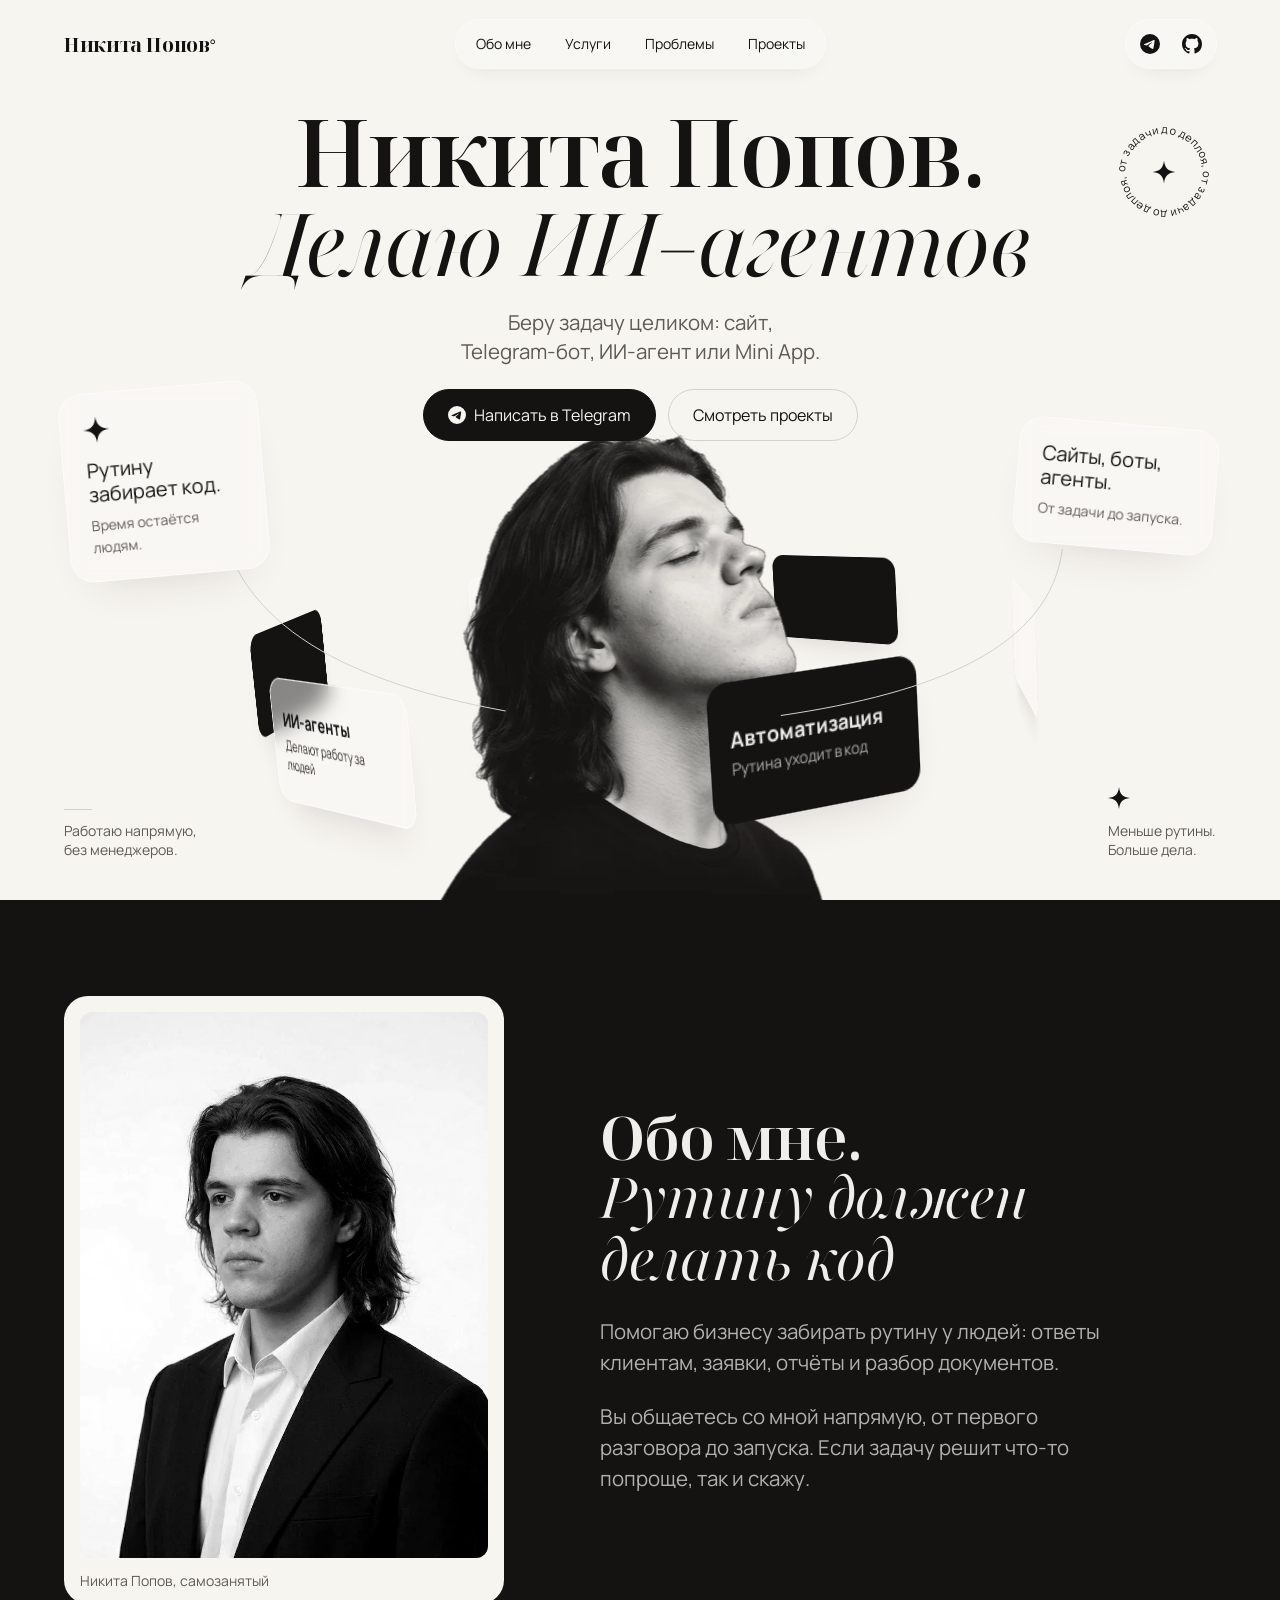
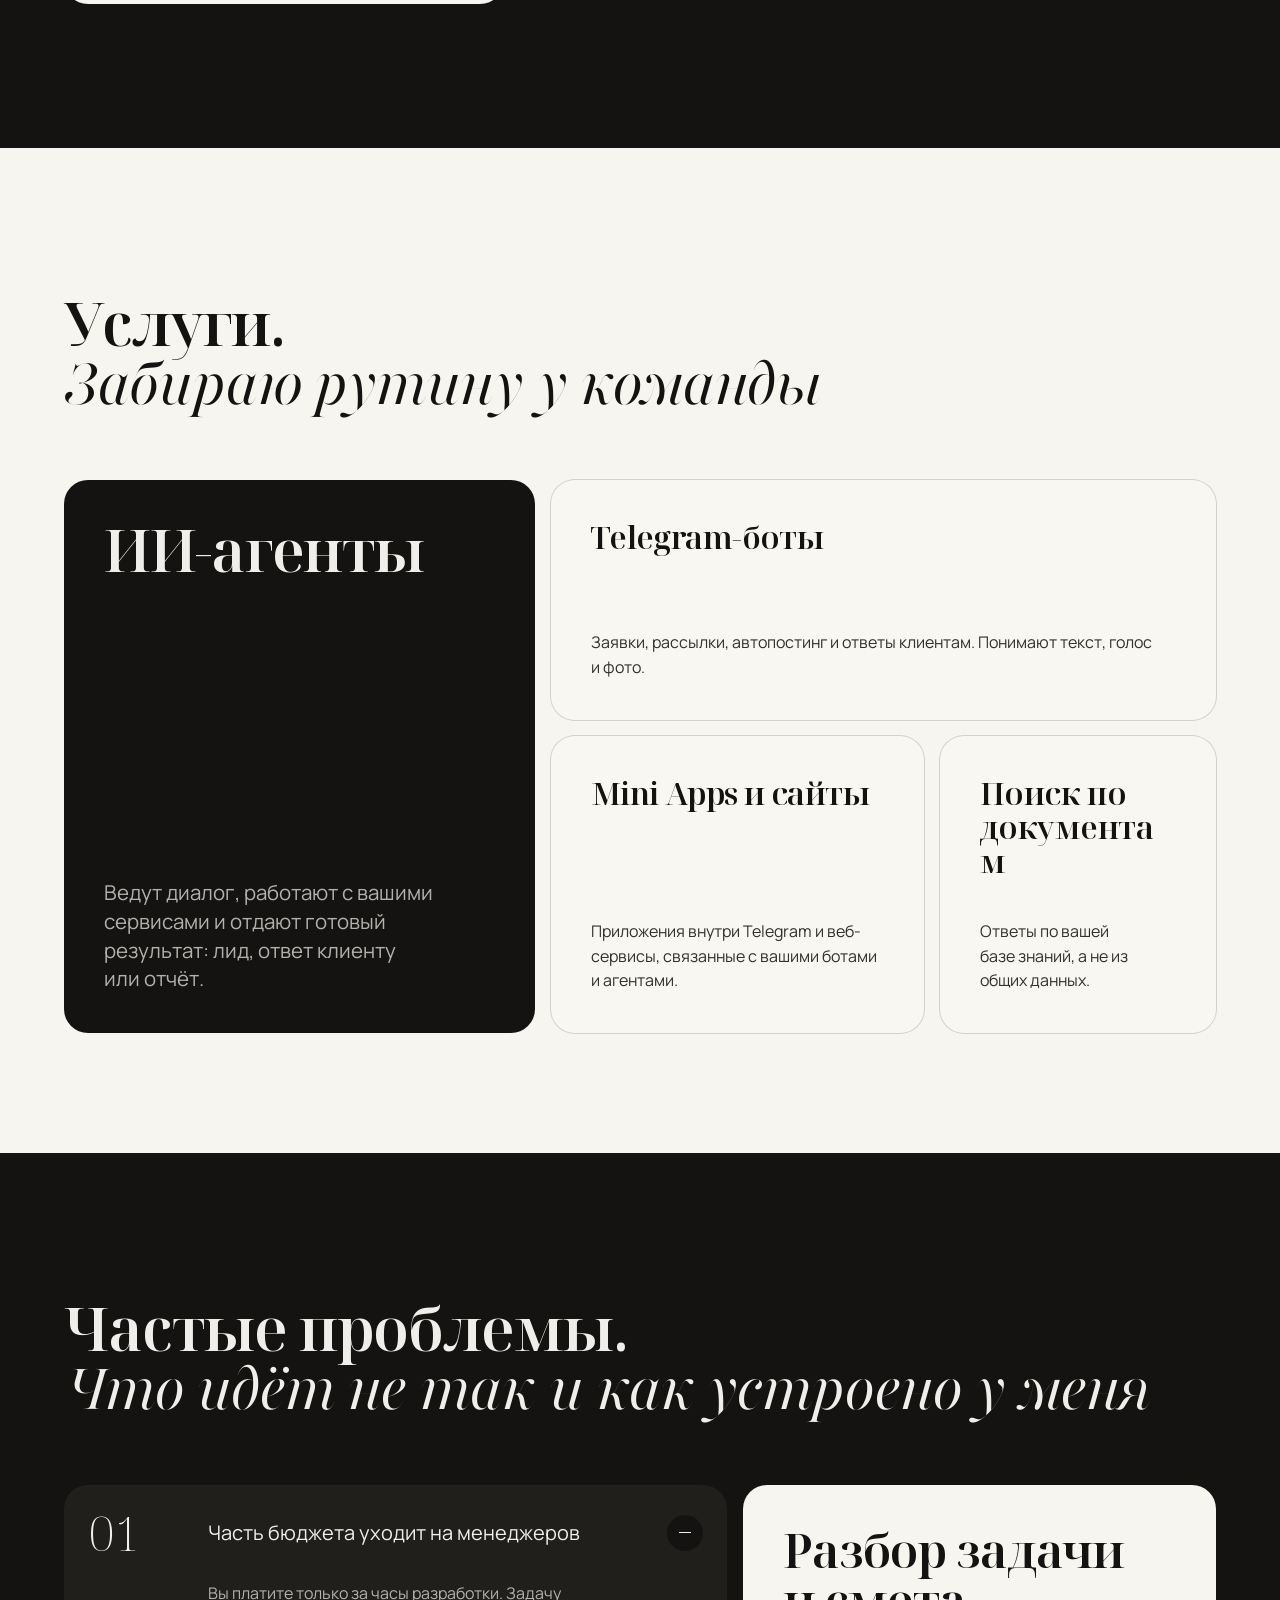
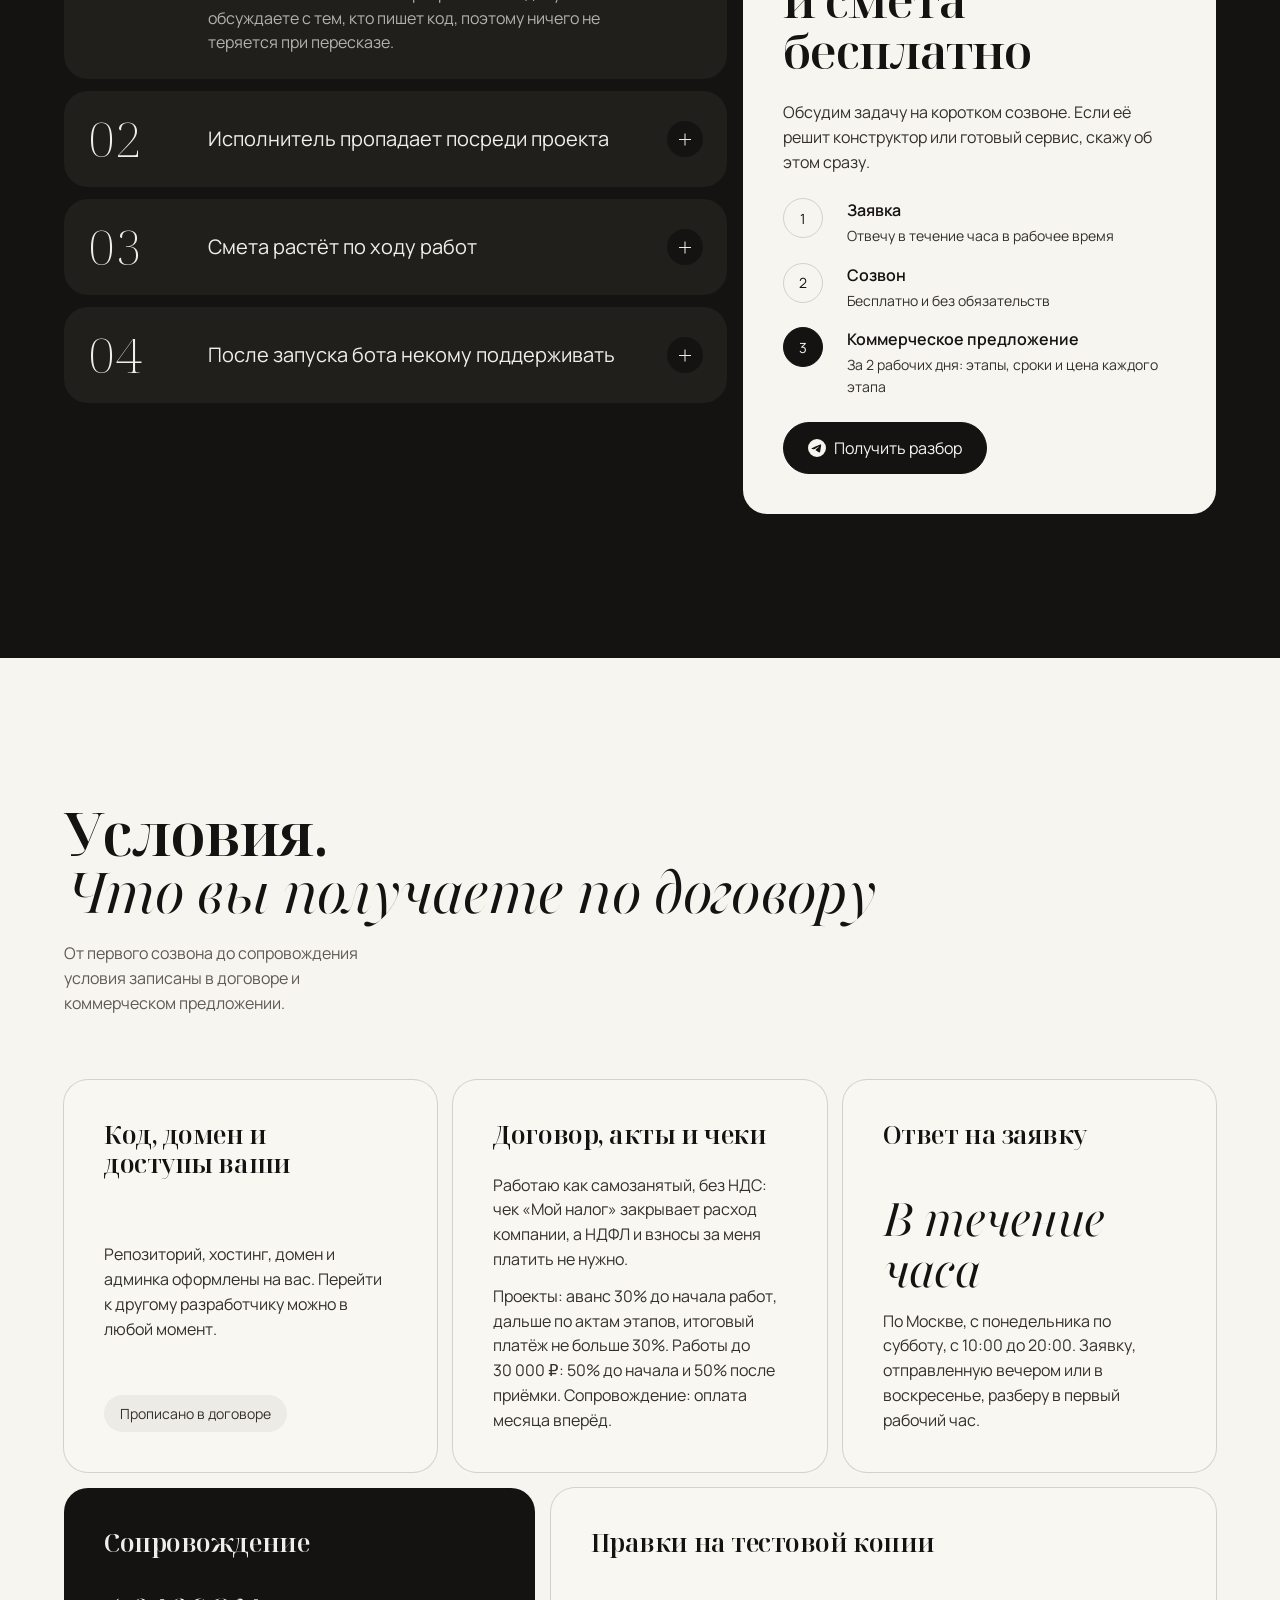
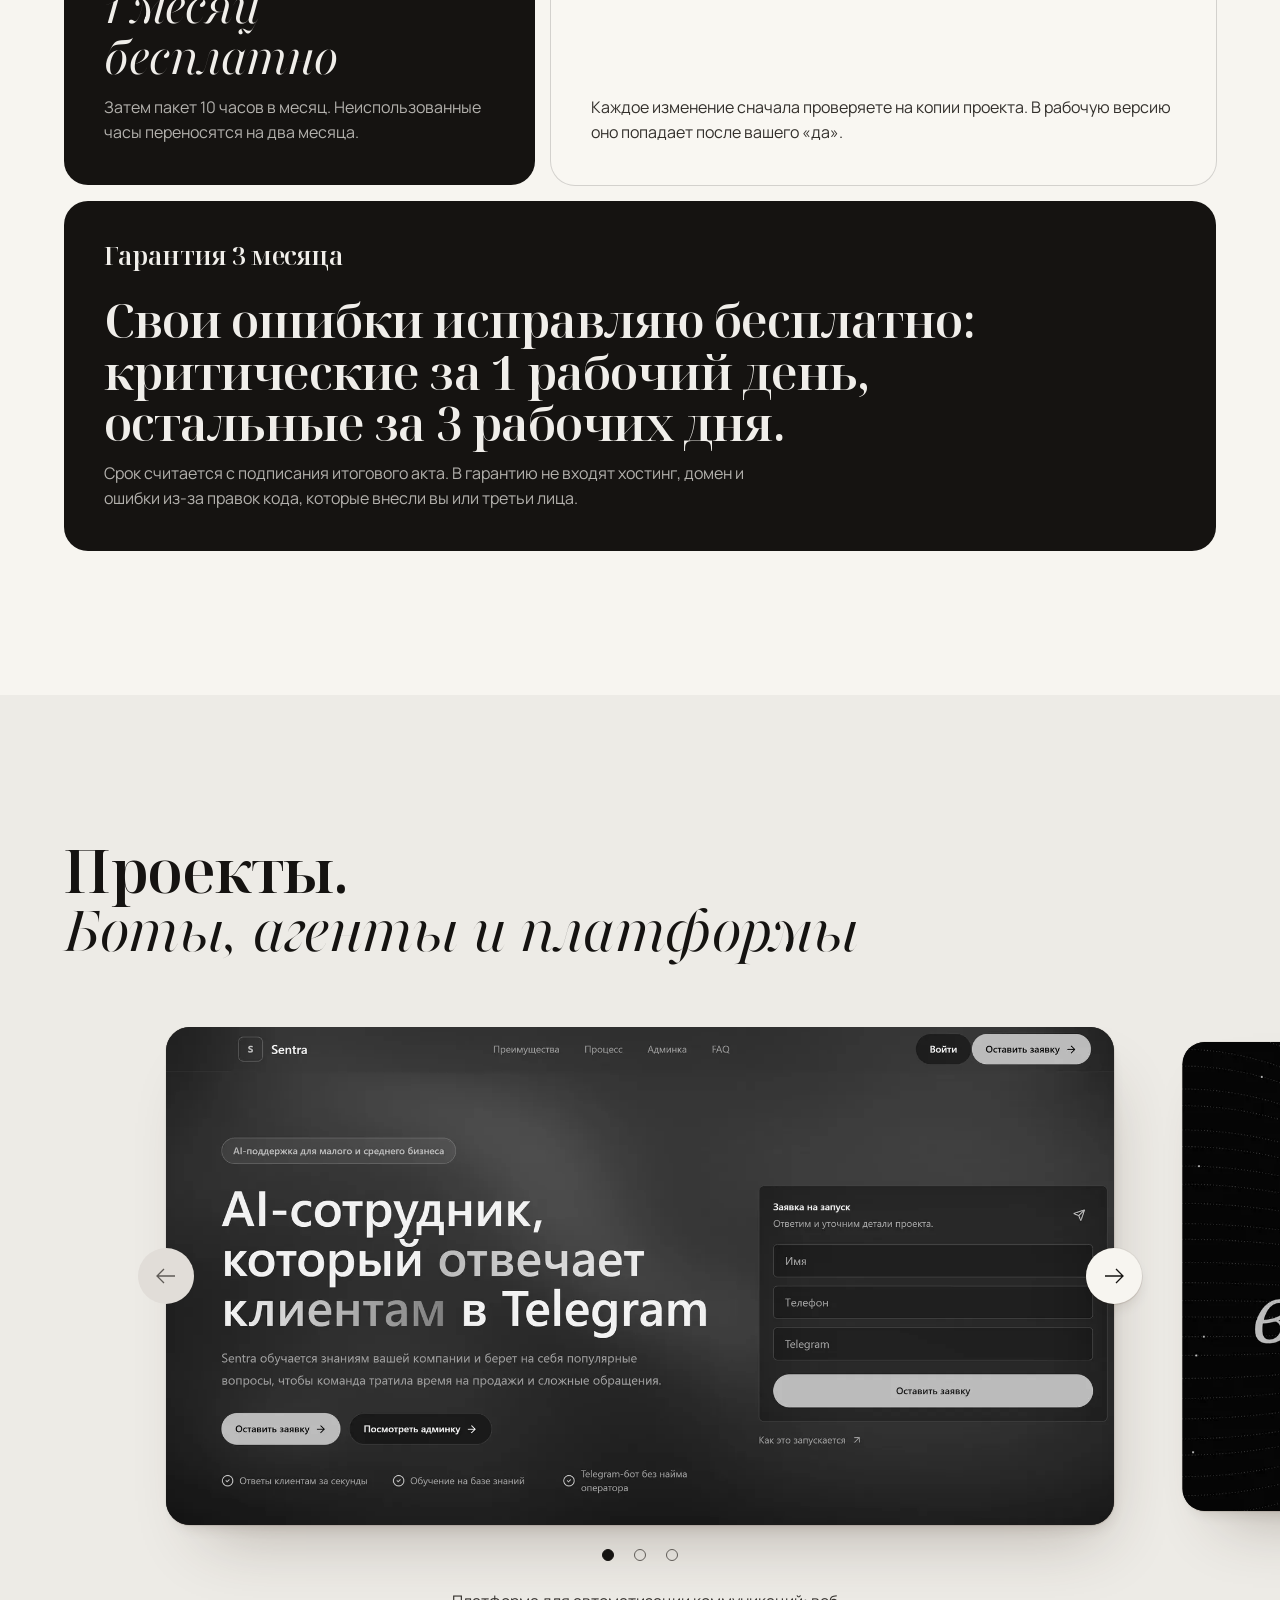
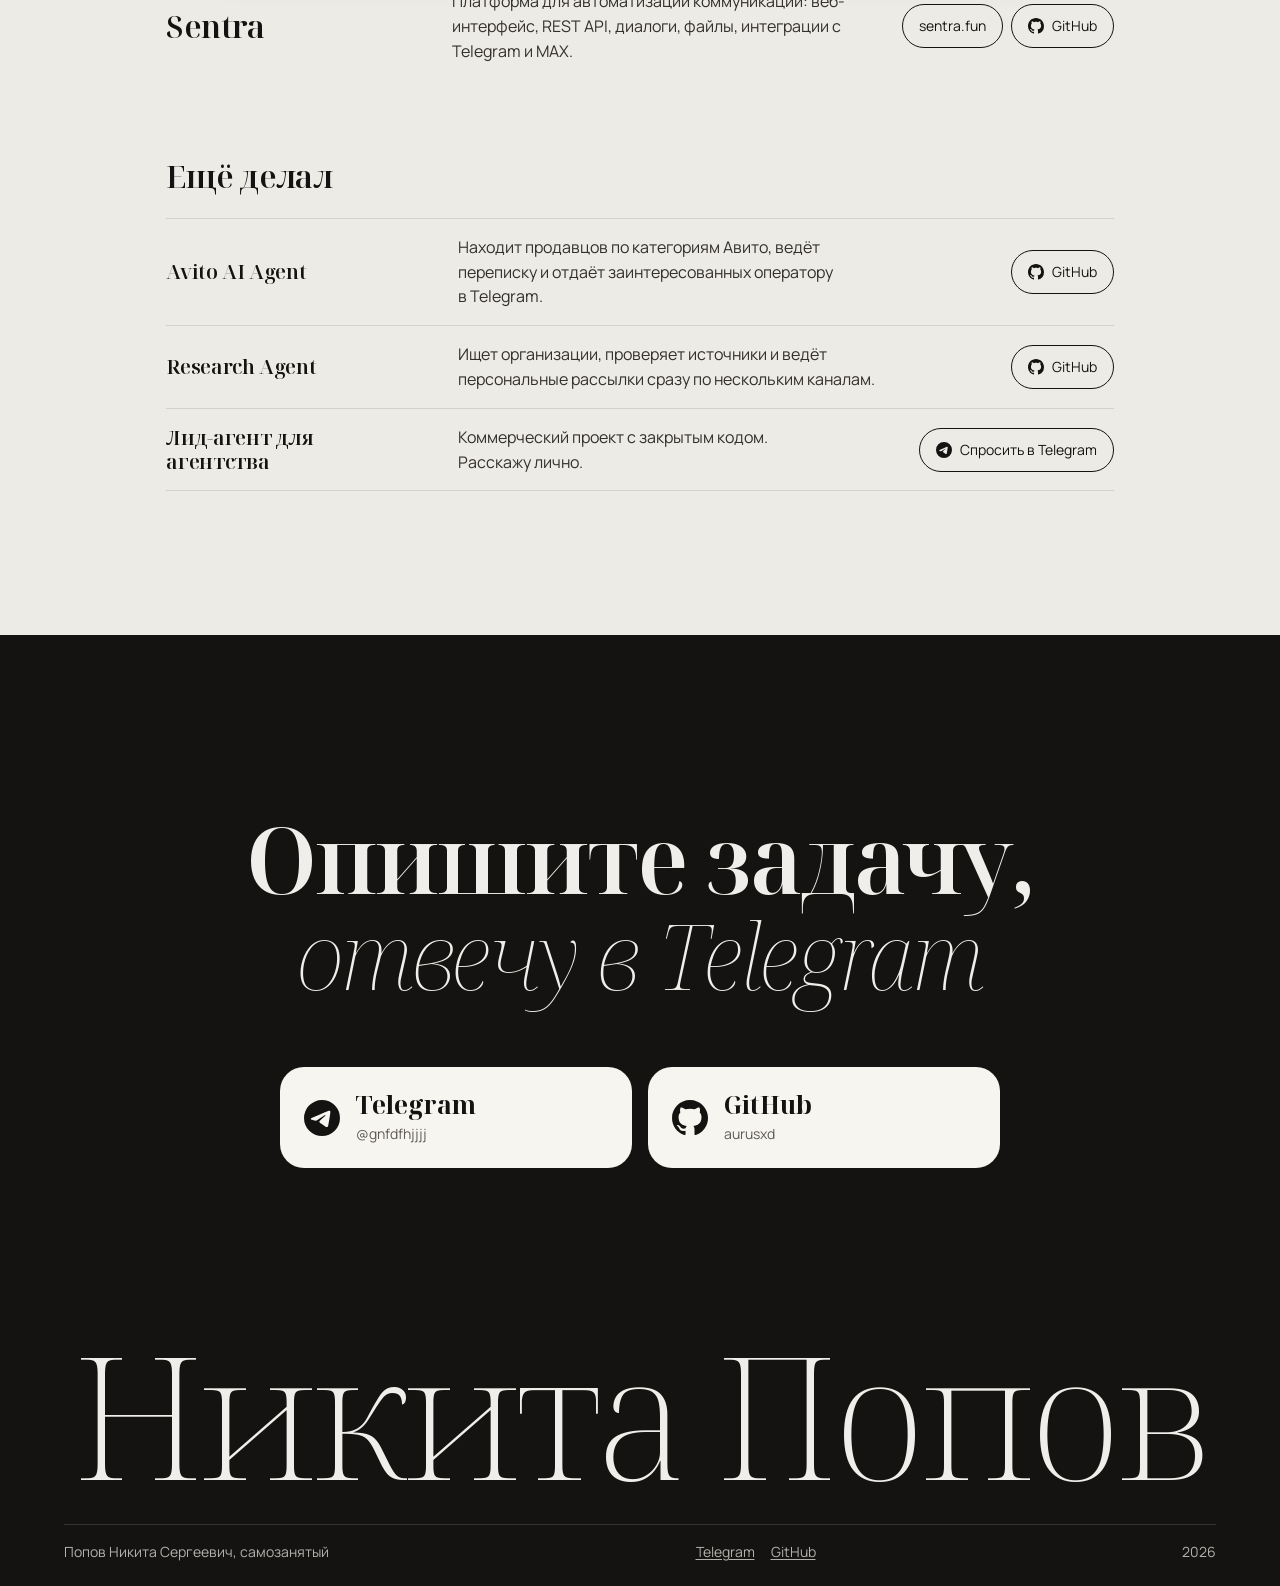
==== github-upload/index.html @ 2a8b25f9 "123" ====
<!doctype html>
<html lang="ru">
<head>
<meta charset="utf-8">
<meta name="viewport" content="width=device-width, initial-scale=1">
<title>Никита Попов, разработчик ИИ-агентов и Telegram-ботов</title>
<meta name="description" content="Никита Попов делает сайты, Telegram-ботов, ИИ-агентов и Mini Apps. Услуги, проекты и контакты в Telegram и GitHub.">
<meta name="author" content="Никита Попов">
<meta name="robots" content="index, follow, max-image-preview:large">
<link rel="canonical" href="https://popov-dev.ru/">
<link rel="me" href="https://github.com/aurusxd">
<link rel="me" href="https://t.me/gnfdfhjjjj">
<meta name="theme-color" content="#f7f5f0">
<link rel="icon" href="favicon.svg" type="image/svg+xml">
<link rel="manifest" href="site.webmanifest">

<meta property="og:type" content="profile">
<meta property="og:locale" content="ru_RU">
<meta property="og:site_name" content="Никита Попов">
<meta property="og:title" content="Никита Попов, разработчик ИИ-агентов и Telegram-ботов">
<meta property="og:description" content="Сайты, Telegram-боты, ИИ-агенты и Mini Apps: услуги, проекты и контакты.">
<meta property="og:url" content="https://popov-dev.ru/">
<meta property="og:image" content="https://popov-dev.ru/assets/og.jpg">
<meta property="og:image:width" content="1200">
<meta property="og:image:height" content="630">
<meta property="og:image:alt" content="Никита Попов, чёрно-белый портрет и подпись: ИИ-агенты и боты">
<meta property="profile:first_name" content="Никита">
<meta property="profile:last_name" content="Попов">
<meta name="twitter:card" content="summary_large_image">

<link rel="preload" href="assets/fonts/nsd-cyrillic.woff2" as="font" type="font/woff2" crossorigin>
<link rel="preload" href="assets/fonts/playfair-italic-cyrillic.woff2" as="font" type="font/woff2" crossorigin>
<link rel="preload" href="assets/fonts/manrope-cyrillic.woff2" as="font" type="font/woff2" crossorigin>
<link rel="preload" as="image" href="assets/portrait.webp" imagesrcset="assets/portrait-440.webp 440w, assets/portrait.webp 720w" imagesizes="(min-width: 48rem) 560px, 100vw" fetchpriority="high">
<link rel="stylesheet" href="styles.css">
<script>document.documentElement.classList.add('js');</script>

<script type="application/ld+json">
{
  "@context": "https://schema.org",
  "@graph": [
    {
      "@type": "WebSite",
      "@id": "https://popov-dev.ru/#site",
      "url": "https://popov-dev.ru/",
      "name": "Никита Попов",
      "inLanguage": "ru"
    },
    {
      "@type": "ProfilePage",
      "@id": "https://popov-dev.ru/#page",
      "url": "https://popov-dev.ru/",
      "name": "Никита Попов, разработчик ИИ-агентов и Telegram-ботов",
      "isPartOf": { "@id": "https://popov-dev.ru/#site" },
      "mainEntity": { "@id": "https://popov-dev.ru/#person" },
      "inLanguage": "ru"
    },
    {
      "@type": "Person",
      "@id": "https://popov-dev.ru/#person",
      "name": "Никита Попов",
      "alternateName": ["Попов Никита Сергеевич", "aurusxd"],
      "jobTitle": "Разработчик ИИ-агентов и Telegram-ботов",
      "url": "https://popov-dev.ru/",
      "image": "https://popov-dev.ru/assets/nikita.webp",
      "sameAs": ["https://github.com/aurusxd", "https://t.me/gnfdfhjjjj"],
      "knowsAbout": ["ИИ-агенты", "Telegram-боты", "Telegram Mini Apps", "RAG", "LLM", "Python", "TypeScript", "FastAPI", "SvelteKit"],
      "makesOffer": [{ "@type": "Offer", "itemOffered": { "@type": "Service", "name": "Разработка ИИ-агентов" } }, { "@type": "Offer", "itemOffered": { "@type": "Service", "name": "Разработка Telegram-ботов" } }, { "@type": "Offer", "itemOffered": { "@type": "Service", "name": "Telegram Mini Apps и сайты" } }, { "@type": "Offer", "itemOffered": { "@type": "Service", "name": "Поиск по документам" } }]
    },
    {
      "@type": "ItemList",
      "name": "Проекты",
      "itemListElement": [
        { "@type": "ListItem", "position": 1, "item": { "@type": "SoftwareApplication", "name": "Sentra", "url": "https://sentra.fun", "applicationCategory": "BusinessApplication", "operatingSystem": "Web", "author": { "@id": "https://popov-dev.ru/#person" } } },
        { "@type": "ListItem", "position": 2, "item": { "@type": "WebSite", "name": "Zift", "url": "https://ziftdev.ru", "author": { "@id": "https://popov-dev.ru/#person" } } },
        { "@type": "ListItem", "position": 3, "item": { "@type": "SoftwareApplication", "name": "AI Coach", "url": "https://t.me/coahaitrainer_bot", "applicationCategory": "HealthApplication", "operatingSystem": "Telegram", "author": { "@id": "https://popov-dev.ru/#person" } } },
        { "@type": "ListItem", "position": 4, "item": { "@type": "SoftwareSourceCode", "name": "Avito AI Agent", "codeRepository": "https://github.com/aurusxd/avito-ai-agent", "programmingLanguage": "Python", "author": { "@id": "https://popov-dev.ru/#person" } } },
        { "@type": "ListItem", "position": 5, "item": { "@type": "SoftwareSourceCode", "name": "Research Agent", "codeRepository": "https://github.com/aurusxd/research-agent", "programmingLanguage": "Python", "author": { "@id": "https://popov-dev.ru/#person" } } }
      ]
    }
  ]
}
</script>
</head>
<body>
<a class="skip" href="#main">К содержанию</a>

<svg class="sprite" aria-hidden="true" width="0" height="0">
  <symbol id="i-telegram" viewBox="0 0 24 24"><path fill="currentColor" d="M11.944 0A12 12 0 0 0 0 12a12 12 0 0 0 12 12 12 12 0 0 0 12-12A12 12 0 0 0 12 0a12 12 0 0 0-.056 0zm4.962 7.224c.1-.002.321.023.465.14a.506.506 0 0 1 .171.325c.016.093.036.306.02.472-.18 1.898-.962 6.502-1.36 8.627-.168.9-.499 1.201-.82 1.23-.696.065-1.225-.46-1.9-.902-1.056-.693-1.653-1.124-2.678-1.8-1.185-.78-.417-1.21.258-1.91.177-.184 3.247-2.977 3.307-3.23.007-.032.014-.15-.056-.212s-.174-.041-.249-.024c-.106.024-1.793 1.14-5.061 3.345-.48.33-.913.49-1.302.48-.428-.008-1.252-.241-1.865-.44-.752-.245-1.349-.374-1.297-.789.027-.216.325-.437.893-.663 3.498-1.524 5.83-2.529 6.998-3.014 3.332-1.386 4.025-1.627 4.476-1.635z"/></symbol>
  <symbol id="i-github" viewBox="0 0 16 16"><path fill="currentColor" d="M8 0C3.58 0 0 3.58 0 8c0 3.54 2.29 6.53 5.47 7.59.4.07.55-.17.55-.38 0-.19-.01-.82-.01-1.49-2.01.37-2.53-.49-2.69-.94-.09-.23-.48-.94-.82-1.13-.28-.15-.68-.52-.01-.53.63-.01 1.08.58 1.23.82.72 1.21 1.87.87 2.33.66.07-.52.28-.87.51-1.07-1.78-.2-3.64-.89-3.64-3.95 0-.87.31-1.59.82-2.15-.08-.2-.36-1.02.08-2.12 0 0 .67-.21 2.2.82.64-.18 1.32-.27 2-.27.68 0 1.36.09 2 .27 1.53-1.04 2.2-.82 2.2-.82.44 1.1.16 1.92.08 2.12.51.56.82 1.27.82 2.15 0 3.07-1.87 3.75-3.65 3.95.29.25.54.73.54 1.48 0 1.07-.01 1.93-.01 2.2 0 .21.15.46.55.38A8.013 8.013 0 0 0 16 8c0-4.42-3.58-8-8-8z"/></symbol>
  <symbol id="i-star" viewBox="0 0 24 24"><path fill="currentColor" d="M12 0c1 8 4 11 12 12-8 1-11 4-12 12-1-8-4-11-12-12 8-1 11-4 12-12z"/></symbol>
</svg>

<header class="nav" data-nav>
  <a class="nav__mark" href="#top" aria-label="Никита Попов, на главную">Никита Попов<sup aria-hidden="true">°</sup></a>
  <nav class="nav__links" aria-label="Разделы сайта">
    <a href="#about">Обо мне</a>
    <a href="#services">Услуги</a>
    <a href="#problems">Проблемы</a>
    <a href="#projects">Проекты</a>
  </nav>
  <div class="nav__widget" role="group" aria-label="Контакты">
    <a href="https://t.me/gnfdfhjjjj" target="_blank" rel="noopener me" aria-label="Telegram: @gnfdfhjjjj"><svg aria-hidden="true" width="20" height="20"><use href="#i-telegram"/></svg></a>
    <a href="https://github.com/aurusxd" target="_blank" rel="noopener me" aria-label="GitHub: aurusxd"><svg aria-hidden="true" width="20" height="20"><use href="#i-github"/></svg></a>
  </div>
  <details class="nav__menu">
    <summary aria-label="Открыть меню"><span aria-hidden="true"></span></summary>
    <nav aria-label="Разделы сайта, меню">
      <a href="#about">Обо мне</a>
      <a href="#services">Услуги</a>
      <a href="#problems">Проблемы</a>
      <a href="#projects">Проекты</a>
    </nav>
  </details>
</header>

<main id="main">
  <section class="hero" id="top" aria-labelledby="hero-title">
    <div class="hero__copy">
      <h1 class="hero__title" id="hero-title"><span class="semi">Никита Попов.</span> <span class="ital">Делаю <span class="nb">ИИ-агентов</span></span></h1>
      <p class="hero__lede">Беру задачу целиком: сайт, <span class="nb">Telegram-бот</span>, <span class="nb">ИИ-агент</span> или <span class="nb">Mini App</span>.</p>
      <div class="hero__actions">
        <a class="btn" href="https://t.me/gnfdfhjjjj" target="_blank" rel="noopener"><svg aria-hidden="true" width="18" height="18"><use href="#i-telegram"/></svg>Написать в Telegram</a>
        <a class="btn btn--quiet" href="#projects">Смотреть проекты</a>
      </div>
    </div>

    <div class="stage" data-stage>
      <div class="scene" data-scene>
        <img class="portrait" src="assets/portrait.webp" srcset="assets/portrait-440.webp 440w, assets/portrait.webp 720w" sizes="(min-width: 48rem) 560px, 100vw" width="720" height="720" alt="Никита Попов, чёрно-белый портрет: голова запрокинута, глаза закрыты" fetchpriority="high">
        <ul class="ring" data-ring>
          <li style="--i:0"><div class="tile"></div><div class="tile__text"><strong>ИИ-агенты</strong><span>Делают работу за людей</span></div></li>
          <li style="--i:1" class="is-ink"><div class="tile"></div><div class="tile__text"><strong>Автоматизация</strong><span>Рутина уходит в код</span></div></li>
          <li style="--i:2"><div class="tile"></div><div class="tile__text"><strong>Telegram-боты</strong><span>Заявки и ответы клиентам</span></div></li>
          <li style="--i:3" class="is-ink"><div class="tile"></div><div class="tile__text"><strong>Базы знаний</strong><span>Ответы по документам</span></div></li>
          <li style="--i:4"><div class="tile"></div><div class="tile__text"><strong>Mini Apps</strong><span>Приложения в Telegram</span></div></li>
          <li style="--i:5" class="is-ink"><div class="tile"></div><div class="tile__text"><strong>Интеграции</strong><span>CRM, почта и каналы</span></div></li>
        </ul>
      </div>
    </div>

    <div class="side side--left">
      <svg class="side__icon" aria-hidden="true" width="26" height="26"><use href="#i-star"/></svg>
      <p class="side__title">Рутину забирает код.</p>
      <p class="side__note">Время остаётся людям.</p>
    </div>
    <div class="side side--right">
      <p class="side__title">Сайты, боты, агенты.</p>
      <p class="side__note">От задачи до запуска.</p>
    </div>
    <svg class="lines" aria-hidden="true" viewBox="0 0 1000 1000" preserveAspectRatio="none">
      <path d="M170 560 C 180 700, 280 760, 395 790"/>
      <path d="M830 610 C 820 720, 730 770, 610 795"/>
    </svg>

    <svg class="seal" aria-hidden="true" viewBox="0 0 100 100" width="104" height="104">
      <defs><path id="seal-path" d="M50 50 m-37 0 a37 37 0 1 1 74 0 a37 37 0 1 1 -74 0"/></defs>
      <text><textPath href="#seal-path" textLength="228" lengthAdjust="spacing">от задачи до деплоя, от задачи до деплоя,</textPath></text>
      <use href="#i-star" x="39" y="39" width="22" height="22"/>
    </svg>

    <p class="note note--left">Работаю напрямую,<br>без менеджеров.</p>
    <p class="note note--right"><svg aria-hidden="true" width="22" height="22"><use href="#i-star"/></svg><span>Меньше рутины.<br>Больше дела.</span></p>
  </section>

  <section class="about on-ink" id="about" aria-labelledby="about-title">
    <div class="container about__grid">
      <figure class="print" data-reveal>
        <img src="assets/nikita.webp" width="765" height="1024" loading="lazy" decoding="async" alt="Никита Попов в чёрном пиджаке и белой рубашке, студийный портрет">
        <figcaption>Никита Попов, самозанятый</figcaption>
      </figure>
      <div class="about__body">
        <h2 class="head" id="about-title"><span class="semi">Обо мне.</span> <span class="ital">Рутину должен делать код</span></h2>
        <p class="about__text">Помогаю бизнесу забирать рутину у людей: ответы клиентам, заявки, отчёты и разбор документов.</p>
        <p class="about__text">Вы общаетесь со мной напрямую, от первого разговора до запуска. Если задачу решит что-то попроще, так и скажу.</p>
      </div>
    </div>
  </section>

  <section class="services" id="services" aria-labelledby="services-title">
    <div class="container">
      <h2 class="head" id="services-title"><span class="semi">Услуги.</span> <span class="ital">Забираю рутину у команды</span></h2>
      <div class="bento">
        <article class="cell cell--ink" data-reveal>
          <h3>ИИ-агенты</h3>
          <p>Ведут диалог, работают с вашими сервисами и отдают готовый результат: лид, ответ клиенту или отчёт.</p>
        </article>
        <article class="cell cell--wide" data-reveal>
          <h3>Telegram-боты</h3>
          <p>Заявки, рассылки, автопостинг и ответы клиентам. Понимают текст, голос и фото.</p>
        </article>
        <article class="cell" data-reveal>
          <h3>Mini Apps и сайты</h3>
          <p>Приложения внутри Telegram и веб-сервисы, связанные с вашими ботами и агентами.</p>
        </article>
        <article class="cell" data-reveal>
          <h3>Поиск по документам</h3>
          <p>Ответы по вашей базе знаний, а не из общих данных.</p>
        </article>
      </div>
    </div>
  </section>

  <section class="problems on-ink" id="problems" aria-labelledby="problems-title">
    <div class="container">
      <h2 class="head" id="problems-title"><span class="semi">Частые проблемы.</span> <span class="ital">Что идёт не так и как устроено у меня</span></h2>
      <div class="problems__grid">
        <ol class="faq">
          <li data-reveal>
            <details name="problems" open>
              <summary><span class="faq__num" aria-hidden="true">01</span><h3>Часть бюджета уходит на менеджеров</h3><span class="faq__mark" aria-hidden="true"></span></summary>
              <p>Вы платите только за часы разработки. Задачу обсуждаете с тем, кто пишет код, поэтому ничего не теряется при пересказе.</p>
            </details>
          </li>
          <li data-reveal>
            <details name="problems">
              <summary><span class="faq__num" aria-hidden="true">02</span><h3>Исполнитель пропадает посреди проекта</h3><span class="faq__mark" aria-hidden="true"></span></summary>
              <p>Работаю по договору как самозанятый: аванс 30% до начала работ, дальше по актам этапов, итоговый платёж не больше 30%. Код, домен и доступы с первого дня оформлены на вас, поэтому проект можно продолжить с другим разработчиком.</p>
            </details>
          </li>
          <li data-reveal>
            <details name="problems">
              <summary><span class="faq__num" aria-hidden="true">03</span><h3>Смета растёт по ходу работ</h3><span class="faq__mark" aria-hidden="true"></span></summary>
              <p>Цену каждого этапа фиксирую по ТЗ до начала работ. Новую задачу оцениваю отдельно, и вы решаете, брать ли её.</p>
            </details>
          </li>
          <li data-reveal>
            <details name="problems">
              <summary><span class="faq__num" aria-hidden="true">04</span><h3>После запуска бота некому поддерживать</h3><span class="faq__mark" aria-hidden="true"></span></summary>
              <p>Первый месяц сопровождения бесплатный. Затем пакет 10 часов в месяц, а неиспользованные часы переносятся на два месяца.</p>
            </details>
          </li>
        </ol>

        <aside class="offer" aria-labelledby="offer-title" data-reveal>
          <h3 id="offer-title">Разбор задачи и смета бесплатно</h3>
          <p class="offer__lede">Обсудим задачу на коротком созвоне. Если её решит конструктор или готовый сервис, скажу об этом сразу.</p>
          <ol class="steps">
            <li><strong>Заявка</strong><span>Отвечу в течение часа в рабочее время</span></li>
            <li><strong>Созвон</strong><span>Бесплатно и без обязательств</span></li>
            <li><strong>Коммерческое предложение</strong><span>За 2 рабочих дня: этапы, сроки и цена каждого этапа</span></li>
          </ol>
          <a class="btn" href="https://t.me/gnfdfhjjjj" target="_blank" rel="noopener"><svg aria-hidden="true" width="18" height="18"><use href="#i-telegram"/></svg>Получить разбор</a>
        </aside>
      </div>
    </div>
  </section>

  <section class="terms" id="terms" aria-labelledby="terms-title">
    <div class="container">
      <div class="terms__head">
        <h2 class="head" id="terms-title"><span class="semi">Условия.</span> <span class="ital">Что вы получаете по договору</span></h2>
        <p class="terms__lede">От первого созвона до сопровождения условия записаны в договоре и коммерческом предложении.</p>
      </div>
      <div class="terms__grid">
        <article class="term" data-reveal>
          <h3>Код, домен и доступы ваши</h3>
          <p>Репозиторий, хостинг, домен и админка оформлены на вас. Перейти к другому разработчику можно в любой момент.</p>
          <p class="term__tag">Прописано в договоре</p>
        </article>
        <article class="term" data-reveal>
          <h3>Договор, акты и чеки</h3>
          <p>Работаю как самозанятый, без НДС: чек «Мой налог» закрывает расход компании, а НДФЛ и взносы за меня платить не нужно.</p>
          <p>Проекты: аванс 30% до начала работ, дальше по актам этапов, итоговый платёж не больше 30%. Работы до 30&nbsp;000&nbsp;₽: 50% до начала и 50% после приёмки. Сопровождение: оплата месяца вперёд.</p>
        </article>
        <article class="term" data-reveal>
          <h3>Ответ на заявку</h3>
          <p class="term__big"><span class="ital">В течение часа</span></p>
          <p>По Москве, с понедельника по субботу, с 10:00 до 20:00. Заявку, отправленную вечером или в воскресенье, разберу в первый рабочий час.</p>
        </article>
        <article class="term term--ink term--narrow" data-reveal>
          <h3>Сопровождение</h3>
          <p class="term__big"><span class="ital">1 месяц бесплатно</span></p>
          <p>Затем пакет 10 часов в месяц. Неиспользованные часы переносятся на два месяца.</p>
        </article>
        <article class="term term--wide" data-reveal>
          <h3>Правки на тестовой копии</h3>
          <p>Каждое изменение сначала проверяете на копии проекта. В рабочую версию оно попадает после вашего «да».</p>
        </article>
        <article class="term term--ink term--full" data-reveal>
          <h3>Гарантия 3 месяца</h3>
          <p class="term__lead">Свои ошибки исправляю бесплатно: критические за 1 рабочий день, остальные за 3 рабочих дня.</p>
          <p>Срок считается с подписания итогового акта. В гарантию не входят хостинг, домен и ошибки из-за правок кода, которые внесли вы или третьи лица.</p>
        </article>
      </div>
    </div>
  </section>

  <section class="projects" id="projects" aria-labelledby="projects-title" data-projects>
    <div class="container">
      <h2 class="head" id="projects-title"><span class="semi">Проекты.</span> <span class="ital">Боты, агенты и платформы</span></h2>
    </div>

      <div class="gallery" data-gallery role="group" aria-roledescription="галерея" aria-label="Проекты Никиты Попова">
        <button class="gallery__arrow gallery__arrow--prev" type="button" data-prev disabled aria-label="Предыдущий проект"><svg aria-hidden="true" width="22" height="22" viewBox="0 0 22 22" fill="none" stroke="currentColor" stroke-width="1.3"><path d="M20 11H2M9 4l-7 7 7 7"/></svg></button>
        <button class="gallery__arrow gallery__arrow--next" type="button" data-next aria-label="Следующий проект"><svg aria-hidden="true" width="22" height="22" viewBox="0 0 22 22" fill="none" stroke="currentColor" stroke-width="1.3"><path d="M2 11h18M13 4l7 7-7 7"/></svg></button>
        <div class="gallery__dots" role="group" aria-label="Выбор проекта">
          <button class="dot" type="button" data-dot aria-current="true" aria-label="Проект 1: Sentra"></button>
          <button class="dot" type="button" data-dot aria-label="Проект 2: Zift"></button>
          <button class="dot" type="button" data-dot aria-label="Проект 3: AI Coach"></button>
        </div>
        <div class="gallery__track" data-track>
          <article class="slide" data-slide aria-label="Проект 1 из 3: Sentra">
            <a class="slide__frame slide__frame--left" href="https://sentra.fun" target="_blank" rel="noopener" draggable="false" aria-label="Открыть сайт Sentra">
              <img src="assets/projects/sentra.webp" width="1760" height="880" decoding="sync" draggable="false" alt="Главная страница Sentra: ИИ-сотрудник, который отвечает клиентам в Telegram">
            </a>
            <div class="slide__text">
              <h3>Sentra</h3>
              <p>Платформа для автоматизации коммуникаций: веб-интерфейс, REST API, диалоги, файлы, интеграции с Telegram и MAX.</p>
              <p class="slide__links"><a class="pill" href="https://sentra.fun" target="_blank" rel="noopener">sentra.fun</a> <a class="pill" href="https://github.com/aurusxd/Sentra" target="_blank" rel="noopener"><svg aria-hidden="true" width="16" height="16"><use href="#i-github"/></svg>GitHub</a></p>
            </div>
          </article>

          <article class="slide" data-slide aria-label="Проект 2 из 3: Zift">
            <a class="slide__frame" href="https://ziftdev.ru" target="_blank" rel="noopener" draggable="false" aria-label="Открыть сайт Zift">
              <img src="assets/projects/zift.webp" width="1400" height="778" decoding="sync" draggable="false" alt="Главная страница Zift с заголовком «Встраиваем ИИ в реальную работу»">
            </a>
            <div class="slide__text">
              <h3>Zift</h3>
              <p>Сайт инженерной студии: три ИИ-ассистента и форма заявок.</p>
              <p class="slide__links"><a class="pill" href="https://ziftdev.ru" target="_blank" rel="noopener">ziftdev.ru</a> <a class="pill" href="https://github.com/aurusxd/Zift" target="_blank" rel="noopener"><svg aria-hidden="true" width="16" height="16"><use href="#i-github"/></svg>GitHub</a></p>
            </div>
          </article>

          <article class="slide" data-slide aria-label="Проект 3 из 3: AI Coach">
            <a class="slide__frame slide__frame--phone" href="https://t.me/coahaitrainer_bot" target="_blank" rel="noopener" draggable="false" aria-label="Открыть бота AI Coach в Telegram">
              <img src="assets/projects/ai-coach.webp" width="369" height="584" decoding="sync" draggable="false" alt="Экран приложения AI Coach: неделя тренировок и программа, собранная ИИ">
            </a>
            <div class="slide__text">
              <h3>AI Coach</h3>
              <p>Фитнес-приложение в Telegram: ИИ-тренер собирает программу, журнал хранит подходы и веса.</p>
              <p class="slide__links"><a class="pill" href="https://t.me/coahaitrainer_bot" target="_blank" rel="noopener"><svg aria-hidden="true" width="16" height="16"><use href="#i-telegram"/></svg>Открыть бота</a> <a class="pill" href="https://github.com/aurusxd/fitness-app" target="_blank" rel="noopener"><svg aria-hidden="true" width="16" height="16"><use href="#i-github"/></svg>GitHub</a></p>
            </div>
          </article>
        </div>
      </div>

      <div class="more">
        <h3 class="more__title">Ещё делал</h3>
        <ul class="more__list">
          <li class="more__row">
            <h4>Avito AI Agent</h4>
            <p>Находит продавцов по категориям Авито, ведёт переписку и отдаёт заинтересованных оператору в Telegram.</p>
            <a class="pill" href="https://github.com/aurusxd/avito-ai-agent" target="_blank" rel="noopener" aria-label="Avito AI Agent на GitHub"><svg aria-hidden="true" width="16" height="16"><use href="#i-github"/></svg>GitHub</a>
          </li>
          <li class="more__row">
            <h4>Research Agent</h4>
            <p>Ищет организации, проверяет источники и ведёт персональные рассылки сразу по нескольким каналам.</p>
            <a class="pill" href="https://github.com/aurusxd/research-agent" target="_blank" rel="noopener" aria-label="Research Agent на GitHub"><svg aria-hidden="true" width="16" height="16"><use href="#i-github"/></svg>GitHub</a>
          </li>
          <li class="more__row">
            <h4>Лид-агент для агентства</h4>
            <p>Коммерческий проект с закрытым кодом. Расскажу лично.</p>
            <a class="pill" href="https://t.me/gnfdfhjjjj" target="_blank" rel="noopener"><svg aria-hidden="true" width="16" height="16"><use href="#i-telegram"/></svg>Спросить в Telegram</a>
          </li>
        </ul>
      </div>
  </section>

  <section class="contact on-ink" id="contact" aria-labelledby="contact-title">
    <div class="container">
      <h2 class="contact__title" id="contact-title"><span class="semi">Опишите задачу,</span> <span class="ital">отвечу в&nbsp;Telegram</span></h2>
      <div class="widgets">
        <a class="widget" href="https://t.me/gnfdfhjjjj" target="_blank" rel="noopener me">
          <svg aria-hidden="true" width="36" height="36"><use href="#i-telegram"/></svg>
          <span class="widget__name">Telegram</span>
          <span class="widget__handle">@gnfdfhjjjj</span>
        </a>
        <a class="widget" href="https://github.com/aurusxd" target="_blank" rel="noopener me">
          <svg aria-hidden="true" width="36" height="36"><use href="#i-github"/></svg>
          <span class="widget__name">GitHub</span>
          <span class="widget__handle">aurusxd</span>
        </a>
      </div>
    </div>
  </section>
</main>

<footer class="footer on-ink">
  <div class="container">
    <p class="footer__name" aria-hidden="true">Никита Попов</p>
    <div class="footer__row">
      <p>Попов Никита Сергеевич, самозанятый</p>
      <p class="footer__links"><a href="https://t.me/gnfdfhjjjj" target="_blank" rel="noopener">Telegram</a> <a href="https://github.com/aurusxd" target="_blank" rel="noopener">GitHub</a></p>
      <p>2026</p>
    </div>
  </div>
</footer>

<script src="main.js" defer></script>
<script src="gallery.js" defer></script>
</body>
</html>
---- github-upload/styles.css ----
/* Hallmark · shape: Bento Grid (услуги) среди секций по запросу · genre: editorial · theme: Atelier (deal 1/3, seed awwwards-pinterest-luxury-438f 5594fb7f 2026-11-04 r0) · job: hire · draw: 894ba2
 * hero: по референсу пользователя, центр над портретом, уходящим в нижнюю секцию · nav: знак, капсула разделов, виджет Telegram и GitHub · footer: statement · imagery: портрет пользователя, перегенерированный Polza, его снимок и скриншоты его проектов · signature: кольцо стеклянных карточек вращается вокруг головы, футболка перетекает в чёрную секцию
 * axes: light/roman-serif/cool · posture: restrained · contrast: pass · fold: pass · v2.0.0 */
/* Hallmark · pre-emit critique: P4 H5 E4 S4 R4 V5 · weakest: E, кольцо в 3D сложнее обычного героя; проверено в браузере, без скриптов и при reduced motion стоит на месте */
/* Hallmark · waive 38iii · every h1 and h2 on the page is two whole lines, one roman, one light italic, never a single word · Nikita asked in plain words for a thin and a bold face, so the pair is the page's type system */
/* Hallmark · waive 6b · 44b passes at 1280 x 800 · Nikita asked to keep the Mindly reference composition: centred head, line and actions above a centred portrait */
/* Hallmark · waive 83 · a gallery of the user's own work, real screenshots only · Sentra, Zift and AI Coach are the gallery Nikita asked for, and each picture is the project itself */
/* Hallmark · waive 44c · the portrait is centred under the head, not beside it · Никита chose this Mindly composition, and the Telegram and GitHub contacts stay in the nav above it */
/* Hallmark · answered F19 · Playfair italic 300 on the contact line and 400 on heads, Noto 200 on figures and 600 on first lines, Manrope 400 for reading: Nikita set these line by line */
/* Hallmark · dismissed 29 · frosted tiles and nav pills over a paper page, no orbs or washes · the glass ring around the portrait is the part of the Mindly reference Nikita asked for */
/* Hallmark · dismissed F17 · the Telegram tile reads narrow only while the ring turns it edge-on, and it faces the viewer again within seconds */
/* Hallmark · answered F7 · the Mindly reference sets nav, tiles and actions as pills, and the nav pills are controls grouped in a capsule */
@import url("./tokens.css");
@import url("./base.css");

@font-face { font-family: "Noto Serif Display"; src: url("assets/fonts/nsd-cyrillic.woff2") format("woff2"); font-weight: 100 900; font-style: normal; font-display: swap; unicode-range: U+0301, U+0400-045F, U+0490-0491, U+04B0-04B1, U+2116; }
@font-face { font-family: "Noto Serif Display"; src: url("assets/fonts/nsd-latin.woff2") format("woff2"); font-weight: 100 900; font-style: normal; font-display: swap; unicode-range: U+0000-00FF, U+0131, U+0152-0153, U+02BB-02BC, U+02C6, U+02DA, U+02DC, U+0304, U+0308, U+0329, U+2000-206F, U+20AC, U+2122, U+2191, U+2193, U+2212, U+2215, U+FEFF, U+FFFD; }
@font-face { font-family: "Playfair"; src: url("assets/fonts/playfair-italic-cyrillic.woff2") format("woff2"); font-weight: 300 400; font-style: italic; font-display: swap; size-adjust: 118%; unicode-range: U+0301, U+0400-045F, U+0490-0491, U+04B0-04B1, U+2116; }
@font-face { font-family: "Playfair"; src: url("assets/fonts/playfair-italic-latin.woff2") format("woff2"); font-weight: 300 400; font-style: italic; font-display: swap; size-adjust: 118%; unicode-range: U+0000-00FF, U+0131, U+0152-0153, U+02BB-02BC, U+02C6, U+02DA, U+02DC, U+0304, U+0308, U+0329, U+2000-206F, U+20AC, U+2122, U+2191, U+2193, U+2212, U+2215, U+FEFF, U+FFFD; }
@font-face { font-family: "Noto Serif Display"; src: url("assets/fonts/nsd-italic100-cyrillic.woff2") format("woff2"); font-weight: 100; font-style: italic; font-display: swap; unicode-range: U+0301, U+0400-045F, U+0490-0491, U+04B0-04B1, U+2116; }
@font-face { font-family: "Noto Serif Display"; src: url("assets/fonts/nsd-italic100-latin.woff2") format("woff2"); font-weight: 100; font-style: italic; font-display: swap; unicode-range: U+0000-00FF, U+0131, U+0152-0153, U+02BB-02BC, U+02C6, U+02DA, U+02DC, U+0304, U+0308, U+0329, U+2000-206F, U+20AC, U+2122, U+2191, U+2193, U+2212, U+2215, U+FEFF, U+FFFD; }
@font-face { font-family: "Manrope"; src: url("assets/fonts/manrope-cyrillic.woff2") format("woff2"); font-weight: 200 800; font-display: swap; unicode-range: U+0301, U+0400-045F, U+0490-0491, U+04B0-04B1, U+2116; }
@font-face { font-family: "Manrope"; src: url("assets/fonts/manrope-latin.woff2") format("woff2"); font-weight: 200 800; font-display: swap; unicode-range: U+0000-00FF, U+0131, U+0152-0153, U+02BB-02BC, U+02C6, U+02DA, U+02DC, U+0304, U+0308, U+0329, U+2000-206F, U+20AC, U+2122, U+2191, U+2193, U+2212, U+2215, U+FEFF, U+FFFD; }

html { scroll-behavior: smooth; }
@media (prefers-reduced-motion: reduce) { html { scroll-behavior: auto; } }

.sprite { position: absolute; }
.nb { white-space: nowrap; }
.skip { position: absolute; left: var(--space-md); top: var(--space-md); z-index: var(--z-tooltip); padding: var(--space-xs) var(--space-md); background: var(--color-ink); color: var(--color-paper); border-radius: var(--radius-pill); transform: translateY(-200%); }
.skip:focus-visible { transform: none; }

/* Тонкий и жирный: две строки каждого заголовка */
.semi, .ital { display: block; }
.semi { font-weight: 600; font-style: normal; }
/* У Playfair нет начертания тоньше 300, поэтому строка в контактах набрана самым тонким Noto */
.contact__title { --ital-face: var(--font-italic-thin); --ital-weight: 100; }
.ital { font-family: var(--ital-face, var(--font-italic)); font-weight: var(--ital-weight, 300); font-style: italic; font-optical-sizing: none; font-variation-settings: "opsz" 1200; }

.head { max-width: none; font-size: clamp(2.5rem, 3.4vw + 1rem, 4.25rem); line-height: 1.04; letter-spacing: var(--tracking-display); text-wrap: balance; }

.on-ink { background: var(--color-ink); color: var(--color-on-ink); }

/* Навигация */
.nav { position: absolute; inset: var(--space-sm) 0 auto; z-index: var(--z-sticky-nav); display: grid; grid-template-columns: minmax(0, 1fr) auto minmax(0, 1fr); align-items: center; gap: var(--space-md); width: 100%; max-width: var(--container); margin-inline: auto; padding: var(--space-xs) var(--gutter); }
.js .nav { position: fixed; }
.nav__mark { justify-self: start; display: inline-flex; align-items: center; min-height: 44px; padding-inline: var(--space-md); margin-left: calc(var(--space-md) * -1); border-radius: var(--radius-pill); font-family: var(--font-display); font-weight: 700; font-size: var(--text-lg); letter-spacing: var(--tracking-display); text-decoration: none; white-space: nowrap; transition: background-color var(--dur-short) var(--ease-out), box-shadow var(--dur-short) var(--ease-out); }
.nav__mark, .nav__links a, .nav__widget a, .nav__menu summary { color: var(--color-ink); }
.nav__links a:hover, .nav__links a[aria-current], .nav__widget a:hover { color: var(--color-paper); }
.nav__mark sup { font-family: var(--font-body); font-weight: 400; font-size: var(--text-xs); }
.nav__links, .nav__widget, .nav__menu summary { -webkit-backdrop-filter: blur(14px); backdrop-filter: blur(14px); background: var(--glass-nav); box-shadow: 0 0 0 1px var(--glass-edge), 0 8px 24px -14px var(--glass-shade); border-radius: var(--radius-pill); }
.nav__links { display: inline-flex; gap: var(--space-3xs); padding: var(--space-2xs); }
.nav__links a, .nav__menu nav a { display: inline-flex; align-items: center; min-height: 40px; padding-inline: var(--space-md); border-radius: var(--radius-pill); font-size: var(--text-sm); text-decoration: none; transition: background-color var(--dur-short) var(--ease-out), color var(--dur-short) var(--ease-out); }
.nav__links a:hover, .nav__links a[aria-current] { background: var(--color-ink); color: var(--color-paper); }
.nav__widget { justify-self: end; display: inline-flex; gap: var(--space-3xs); padding: var(--space-2xs); }
.nav__widget a { display: grid; place-items: center; width: 40px; height: 40px; border-radius: 50%; transition: background-color var(--dur-short) var(--ease-out), color var(--dur-short) var(--ease-out), transform var(--dur-micro) var(--ease-out); }
.nav__widget a:hover { background: var(--color-ink); color: var(--color-paper); }
.nav__widget a:active { transform: scale(0.94); }
.nav.is-stuck .nav__mark { background: var(--glass-nav); -webkit-backdrop-filter: blur(14px); backdrop-filter: blur(14px); box-shadow: 0 0 0 1px var(--glass-edge), 0 8px 24px -14px var(--glass-shade); }
.nav__menu { display: none; position: relative; }
.nav__menu summary { display: grid; place-items: center; width: 48px; height: 48px; list-style: none; cursor: pointer; }
.nav__menu summary::-webkit-details-marker { display: none; }
.nav__menu summary span, .nav__menu summary span::before { display: block; width: 18px; height: 1.5px; background: var(--color-ink); }
.nav__menu summary span { position: relative; transform: translateY(-3px); }
.nav__menu summary span::before { content: ""; position: absolute; top: 6px; }
.nav__menu nav { position: absolute; right: 0; top: calc(100% + var(--space-xs)); display: grid; min-width: 200px; padding: var(--space-xs); background: var(--color-card); border-radius: 20px; box-shadow: var(--shadow-card); }
.nav__menu nav a { min-height: 44px; font-size: var(--text-md); }

/* Первый экран */
.hero { --stage-h: clamp(360px, calc(100svh - 416px), 640px); position: relative; min-height: max(100svh, 760px); overflow: clip; padding-top: calc(var(--space-3xl) + var(--space-xs)); text-align: center; }
.hero__copy { position: relative; z-index: var(--z-base); padding-inline: var(--gutter); }
.hero__title { max-width: none; font-size: var(--text-hero); line-height: 1.02; letter-spacing: -0.022em; }
.hero__lede { max-width: 46ch; margin: var(--space-md) auto 0; font-size: var(--text-lead); line-height: 1.4; color: var(--color-muted); text-wrap: balance; }
.hero__actions { display: flex; flex-wrap: wrap; justify-content: center; gap: var(--space-sm); width: fit-content; margin: var(--space-lg) auto 0; }

.btn { display: inline-flex; align-items: center; gap: var(--space-xs); min-height: 52px; padding: 0 var(--space-lg); border: 1px solid var(--color-ink); border-radius: var(--radius-pill); background: var(--color-ink); color: var(--color-paper); font-size: var(--text-md); line-height: 1; white-space: nowrap; text-decoration: none; cursor: pointer; transition: background-color var(--dur-short) var(--ease-out), color var(--dur-short) var(--ease-out), transform var(--dur-micro) var(--ease-out); }
.btn:hover { background: var(--color-ink-2); }
.btn:active { transform: translateY(1px); }
.btn--quiet { background: transparent; color: var(--color-ink); border-color: var(--color-rule); }
.btn--quiet:hover { background: var(--color-ink); color: var(--color-paper); }
@media (prefers-reduced-motion: reduce) { .btn, .nav__widget a { transition: background-color var(--dur-short) linear; } }

.stage { position: absolute; inset: auto 0 0; height: var(--stage-h); perspective: 1300px; perspective-origin: 50% 30%; pointer-events: none; }
.scene { position: absolute; inset: 0; transform-style: preserve-3d; }
.portrait { position: absolute; left: 50%; bottom: 0; height: 100%; width: auto; max-width: none; transform: translateX(-52%); }
.ring { --r: clamp(300px, 29vw, 430px); position: absolute; left: 50%; top: 50%; width: 0; height: 0; margin: 0; padding: 0; list-style: none; transform-style: preserve-3d; transform: rotateZ(-4deg) rotateX(-7deg) rotateY(-32deg); }
.ring li { --w: 172px; --h: 104px; position: absolute; left: calc(var(--w) / -2); top: calc(var(--h) / -2); width: var(--w); height: var(--h); transform-style: preserve-3d; transform: rotateY(calc(var(--i) * 60deg)) translateZ(var(--r)); }
.tile { position: absolute; inset: 0; border-radius: 16px; background: var(--glass); -webkit-backdrop-filter: blur(10px) saturate(1.1); backdrop-filter: blur(10px) saturate(1.1); box-shadow: inset 0 0 0 1px var(--glass-edge), 0 18px 36px -18px var(--glass-shade); }
.tile__text { position: absolute; inset: 0; display: flex; flex-direction: column; justify-content: center; gap: var(--space-2xs); padding: var(--space-sm) var(--space-md); text-align: left; color: var(--color-ink); backface-visibility: hidden; transform: translateZ(1px); }
.tile__text strong { font-size: var(--text-md); line-height: 1.2; }
.tile__text span { font-size: 0.75rem; line-height: 1.3; color: var(--color-ink-2); }
.is-ink .tile { background: var(--color-ink); -webkit-backdrop-filter: none; backdrop-filter: none; box-shadow: 0 18px 36px -18px var(--glass-shade); }
.is-ink .tile__text { color: var(--color-on-ink); }
.is-ink .tile__text span { color: var(--color-on-ink-2); }

.side { position: absolute; z-index: var(--z-raised); width: 200px; padding: var(--space-lg); border-radius: var(--radius-card); background: var(--glass); -webkit-backdrop-filter: blur(14px); backdrop-filter: blur(14px); box-shadow: inset 0 0 0 1px var(--glass-edge), 0 24px 48px -28px var(--glass-shade); text-align: left; animation: float 9s var(--ease-in-out) infinite alternate; }
.side--left { left: max(var(--gutter), calc(50% - 660px)); top: 43%; transform: rotate(-5deg); }
.side--right { right: max(var(--gutter), calc(50% - 660px)); top: 47%; transform: rotate(5deg); animation-delay: -4s; }
.side__icon { margin-bottom: var(--space-md); }
.side__title { font-size: var(--text-lg); line-height: 1.2; }
.side__note { margin-top: var(--space-xs); font-size: var(--text-sm); color: var(--color-muted); }
@keyframes float { from { translate: 0 -5px; } to { translate: 0 7px; } }

.lines { position: absolute; inset: 0; width: 100%; height: 100%; pointer-events: none; fill: none; }
.lines path { stroke: var(--color-rule); stroke-width: 1; vector-effect: non-scaling-stroke; }

.seal { position: absolute; right: max(var(--gutter), calc(50% - 660px)); top: calc(var(--space-3xl) + var(--space-lg)); color: var(--color-ink); animation: spin 32s linear infinite; }
.seal text { font-family: var(--font-body); font-size: 10.5px; fill: currentColor; }
@keyframes spin { to { rotate: 360deg; } }

.note { position: absolute; bottom: var(--space-xl); z-index: var(--z-base); max-width: 180px; font-size: var(--text-sm); line-height: 1.4; color: var(--color-muted); text-align: left; }
.note--left { left: max(var(--gutter), calc(50% - 660px)); padding-top: var(--space-sm); background: linear-gradient(var(--color-rule), var(--color-rule)) 0 0 / 28px 1px no-repeat; }
.note--right { right: max(var(--gutter), calc(50% - 660px)); }
.note--right svg { margin-bottom: var(--space-sm); color: var(--color-ink); }

/* Обо мне */
.about { padding-block: var(--space-3xl) var(--section-gap); }
.about__grid { display: grid; grid-template-columns: minmax(0, 5fr) minmax(0, 7fr); gap: var(--space-3xl); align-items: center; }
.print { margin: 0; padding: var(--space-md) var(--space-md) var(--space-sm); border-radius: var(--radius-card); background: var(--color-paper); color: var(--color-muted); }
.print img { width: 100%; border-radius: 12px; }
.print figcaption { margin-top: var(--space-sm); font-size: var(--text-sm); }
.about__text { max-width: 44ch; margin-top: var(--space-lg); font-size: var(--text-lead); line-height: 1.5; color: var(--color-on-ink-2); }

/* Услуги */
.services { padding-block: var(--section-gap) var(--section-gap-s); }
.bento { display: grid; grid-template-columns: repeat(12, minmax(0, 1fr)); gap: var(--space-md); margin-top: var(--space-2xl); }
.cell { grid-column: span 4; display: flex; flex-direction: column; justify-content: space-between; gap: var(--space-xl); min-height: 240px; padding: var(--space-xl); border-radius: var(--radius-card); background: var(--color-card); box-shadow: 0 0 0 1px var(--color-rule); }
.cell h3 { max-width: none; font-size: var(--text-2xl); font-weight: 600; line-height: 1.1; }
.cell p { font-size: var(--text-md); color: var(--color-ink-2); }
.cell--ink { grid-column: span 5; grid-row: span 2; background: var(--color-ink); color: var(--color-on-ink); box-shadow: none; }
.cell--ink h3 { font-size: clamp(2.75rem, 4.6vw, 4.5rem); line-height: 1; letter-spacing: -0.022em; }
.cell--ink p { max-width: 34ch; font-size: var(--text-lead); line-height: 1.4; color: var(--color-on-ink-2); }
.cell--wide { grid-column: span 7; }
.cell:last-child { grid-column: span 3; }

/* Частые проблемы */
.problems { padding-block: var(--section-gap); }
.problems__grid { display: grid; grid-template-columns: minmax(0, 7fr) minmax(0, 5fr); gap: var(--space-md); align-items: start; margin-top: var(--space-2xl); }
.faq { display: grid; gap: var(--space-sm); margin: 0; padding: 0; list-style: none; }
.faq details { border-radius: var(--radius-card); background: var(--color-ink-raise); transition: background-color var(--dur-short) var(--ease-out); }
.faq details:hover { background: var(--color-ink-raise-2); }
.faq summary { display: grid; grid-template-columns: 104px minmax(0, 1fr) auto; gap: var(--space-md); align-items: center; padding: var(--space-lg); border-radius: var(--radius-card); list-style: none; cursor: pointer; }
.faq summary::-webkit-details-marker { display: none; }
.faq__num { font-family: var(--font-display); font-weight: 200; font-size: var(--text-section); line-height: 1; font-variant-numeric: tabular-nums; }
.faq h3 { max-width: none; font-family: var(--font-body); font-size: var(--text-lg); font-weight: 400; letter-spacing: 0; line-height: 1.3; }
.faq__mark { position: relative; width: 36px; height: 36px; border-radius: 50%; background: var(--color-ink); }
.faq__mark::before, .faq__mark::after { content: ""; position: absolute; left: 12px; top: 17.5px; width: 12px; height: 1px; background: var(--color-on-ink); transition: transform var(--dur-short) var(--ease-out); }
.faq__mark::after { transform: rotate(90deg); }
.faq details[open] .faq__mark::after { transform: rotate(0deg); }
.faq details > p { max-width: 58ch; padding: 0 var(--space-lg) var(--space-lg) var(--space-4xl); color: var(--color-on-ink-2); animation: faq-open var(--dur-long) var(--ease-out); }
.faq details:not([open]) > p { display: none; }
@keyframes faq-open { from { opacity: 0; transform: translateY(-6px); } }
.offer { position: sticky; top: var(--space-3xl); display: flex; flex-direction: column; align-items: flex-start; gap: var(--space-lg); padding: var(--space-xl); border-radius: var(--radius-card); background: var(--color-paper); color: var(--color-ink); }
.offer h3 { max-width: none; font-size: var(--text-section); font-weight: 600; line-height: 1.05; letter-spacing: -0.02em; }
.offer__lede { color: var(--color-ink-2); }
.steps { display: grid; gap: var(--space-md); margin: 0; padding: 0; list-style: none; counter-reset: step; }
.steps li { position: relative; display: grid; gap: var(--space-3xs); padding-left: var(--space-2xl); counter-increment: step; }
.steps li::before { content: counter(step); position: absolute; left: 0; top: 0; display: grid; place-items: center; width: 40px; height: 40px; border: 1px solid var(--color-rule); border-radius: 50%; font-size: var(--text-sm); }
.steps li:last-child::before { background: var(--color-ink); border-color: var(--color-ink); color: var(--color-paper); }
.steps strong { font-weight: 600; }
.steps span { font-size: var(--text-sm); color: var(--color-ink-2); }

/* Условия */
.terms { padding-block: var(--section-gap); }
.terms__head { display: flex; flex-wrap: wrap; align-items: end; justify-content: space-between; gap: var(--space-md) var(--space-2xl); }
.terms__lede { max-width: 38ch; color: var(--color-muted); }
.terms__grid { display: grid; grid-template-columns: repeat(12, minmax(0, 1fr)); gap: var(--space-md); margin-top: var(--space-2xl); }
.term { grid-column: span 4; display: flex; flex-direction: column; justify-content: space-between; align-items: flex-start; gap: var(--space-lg); min-height: 280px; padding: var(--space-xl); border-radius: var(--radius-card); background: var(--color-card); box-shadow: 0 0 0 1px var(--color-rule); }
.term h3 { max-width: none; font-size: var(--text-xl); font-weight: 600; line-height: 1.15; }
.term p { color: var(--color-ink-2); }
.term p + p { margin-top: calc(var(--space-lg) * -0.5); }
.term .term__big { margin-top: auto; font-family: var(--font-display); font-size: clamp(2.5rem, 3.8vw, 3.75rem); line-height: 1.05; letter-spacing: -0.02em; color: var(--color-ink); overflow-wrap: break-word; min-width: 0; }
.term__tag { padding: var(--space-xs) var(--space-md); border-radius: var(--radius-pill); background: var(--color-paper-2); font-size: var(--text-sm); }
.term--narrow { grid-column: span 5; }
.term--wide { grid-column: span 7; }
.term--full { grid-column: span 12; min-height: 0; }
.term--ink { background: var(--color-ink); color: var(--color-on-ink); box-shadow: none; }
.term--ink p { color: var(--color-on-ink-2); }
.term--ink .term__big { color: var(--color-on-ink); }
.term__lead { max-width: 30ch; font-family: var(--font-display); font-size: var(--text-section); font-weight: 600; line-height: 1.08; letter-spacing: -0.02em; }
.term--ink .term__lead { color: var(--color-on-ink); max-width: 34ch; }

/* Проекты: горизонтальная лента, колесо мыши остаётся за страницей */
.projects { --slide-w: min(74vw, 1120px); padding-block: var(--section-gap); background: var(--color-paper-2); }
.gallery { --frame-h: min(calc(var(--slide-w) / 1.9), 66svh); position: relative; margin-top: var(--space-2xl); }
.gallery__track { position: relative; display: flex; gap: var(--space-xl); padding-inline: calc((100% - var(--slide-w)) / 2); overflow-x: auto; scroll-snap-type: x mandatory; overscroll-behavior-x: contain; scrollbar-width: none; }
.gallery__track::-webkit-scrollbar { display: none; }
.slide { flex: 0 0 var(--slide-w); min-width: 0; scroll-snap-align: center; }
.slide__frame { position: relative; display: block; height: var(--frame-h); overflow: hidden; border-radius: var(--radius-card); background: var(--color-ink); box-shadow: var(--shadow-card); transform-origin: 50% 50%; }
.slide__frame img { width: 100%; height: 100%; object-fit: cover; object-position: 50% 0; }
.slide__frame--left img { object-position: 0 0; }
.slide__frame--phone img { object-fit: contain; object-position: 50% 50%; }
.slide__text { display: grid; grid-template-columns: minmax(0, 3fr) minmax(0, 5fr) auto; gap: var(--space-xs) var(--space-xl); align-items: center; margin-top: var(--space-md); }
.js .slide__text { margin-top: var(--space-2xl); }
.slide__text h3 { max-width: none; font-size: var(--text-2xl); font-weight: 600; line-height: 1.1; }
.slide__text p { color: var(--color-ink-2); }
.slide__links { display: flex; flex-wrap: wrap; justify-content: end; gap: var(--space-xs); }
.js .slide__links[data-off] { visibility: hidden; }
.pill { display: inline-flex; align-items: center; gap: var(--space-xs); min-height: 44px; padding: 0 var(--space-md); border: 1px solid var(--color-ink); border-radius: var(--radius-pill); color: var(--color-ink); font-size: var(--text-sm); line-height: 1; white-space: nowrap; text-decoration: none; transition: background-color var(--dur-short) var(--ease-out), color var(--dur-short) var(--ease-out), transform var(--dur-micro) var(--ease-out); }
.pill:hover { background: var(--color-ink); color: var(--color-paper); }
.pill:active { transform: translateY(1px); }

/* Стрелки по бокам проекта и кружки под ним. Без скриптов их нет, остаётся свайп */
.gallery__arrow, .gallery__dots { display: none; }
.js .gallery__arrow { position: absolute; z-index: var(--z-raised); top: calc(var(--frame-h) / 2 - 28px); display: grid; place-items: center; width: 56px; height: 56px; padding: 0; border: 0; border-radius: 50%; background: var(--color-paper); color: var(--color-ink); box-shadow: var(--shadow-card); cursor: pointer; transition: background-color var(--dur-short) var(--ease-out), color var(--dur-short) var(--ease-out), opacity var(--dur-short) var(--ease-out), transform var(--dur-micro) var(--ease-out); }
.gallery__arrow--prev { left: calc(50% - var(--slide-w) / 2 - 28px); }
.gallery__arrow--next { right: calc(50% - var(--slide-w) / 2 - 28px); }
.gallery__arrow:hover:not(:disabled) { background: var(--color-ink); color: var(--color-paper); }
.gallery__arrow:active:not(:disabled) { transform: scale(0.94); }
.gallery__arrow:disabled { background: var(--color-paper-3); color: var(--color-muted); box-shadow: none; cursor: not-allowed; }
.js .gallery__dots { position: absolute; z-index: var(--z-raised); left: 0; right: 0; top: calc(var(--frame-h) + var(--space-xs)); display: flex; justify-content: center; pointer-events: none; }
.dot { display: grid; place-items: center; width: 32px; height: 44px; padding: 0; border: 0; background: transparent; cursor: pointer; pointer-events: auto; }
.dot::before { content: ""; width: 12px; height: 12px; border: 1px solid var(--color-muted); border-radius: 50%; background: transparent; transition: background-color var(--dur-short) var(--ease-out), border-color var(--dur-short) var(--ease-out), transform var(--dur-short) var(--ease-out); }
.dot:hover::before { border-color: var(--color-ink); transform: scale(1.2); }
.dot:active::before { transform: scale(0.9); }
.dot[aria-current]::before { background: var(--color-ink); border-color: var(--color-ink); }
@media (prefers-reduced-motion: reduce) { .dot::before, .gallery__arrow, .pill { transition: none; } }

/* Проекты без демонстрации: компактный список под галереей, колонки как в подписи слайда */
.more { width: var(--slide-w); margin: var(--space-3xl) auto 0; }
.more__title { max-width: none; margin-bottom: var(--space-lg); font-size: var(--text-2xl); font-weight: 600; line-height: 1.1; }
.more__list { display: grid; grid-template-columns: minmax(0, 3fr) minmax(0, 5fr) auto; column-gap: var(--space-xl); margin: 0; padding: 0; list-style: none; border-bottom: var(--rule-hair) solid var(--color-rule); }
.more__row { display: grid; grid-column: 1 / -1; grid-template-columns: subgrid; align-items: center; padding-block: var(--space-md); border-top: var(--rule-hair) solid var(--color-rule); }
.more__row h4 { margin: 0; font-family: var(--font-display); letter-spacing: var(--tracking-display); font-size: var(--text-lg); font-weight: 600; line-height: 1.2; }
.more__row p { max-width: none; color: var(--color-ink-2); }
.more__row .pill { justify-self: end; }

/* Контакты */
.contact { padding-block: var(--section-gap-l) var(--section-gap-s); text-align: center; }
.contact__title { max-width: none; font-size: var(--text-hero); line-height: 1.04; letter-spacing: -0.022em; text-wrap: balance; }
.widgets { display: grid; grid-template-columns: repeat(2, minmax(0, 1fr)); gap: var(--space-md); max-width: 720px; margin: var(--space-2xl) auto 0; text-align: left; }
.widget { display: grid; grid-template-columns: auto minmax(0, 1fr); gap: var(--space-2xs) var(--space-md); align-items: center; padding: var(--space-lg); border-radius: var(--radius-card); background: var(--color-paper); color: var(--color-ink); text-decoration: none; transition: background-color var(--dur-short) var(--ease-out), transform var(--dur-short) var(--ease-out); }
.widget svg { grid-row: span 2; }
.widget__name { font-family: var(--font-display); font-weight: 700; font-size: var(--text-xl); line-height: 1.1; }
.widget__handle { font-size: var(--text-sm); color: var(--color-muted); }
.widget:hover { background: var(--color-paper-3); transform: translateY(-3px); }
.widget:active { transform: translateY(0); }

.footer { padding-block: var(--space-xl) var(--space-lg); overflow: clip; }
.footer__name { max-width: none; font-family: var(--font-display); font-weight: 200; font-size: clamp(3.25rem, 13.4vw, 13rem); line-height: 1; letter-spacing: -0.03em; text-align: center; white-space: nowrap; }
.footer__row { display: flex; flex-wrap: wrap; justify-content: space-between; gap: var(--space-sm) var(--space-xl); margin-top: var(--space-lg); padding-top: var(--space-md); border-top: 1px solid var(--color-rule-ink); font-size: var(--text-sm); color: var(--color-on-ink-2); }
.footer__links { display: flex; gap: var(--space-md); }
.footer__links a { transition: color var(--dur-short) var(--ease-out); }
.footer__links a:hover { color: var(--color-on-ink); }

/* Одно появление, по умолчанию всё видно */
.js [data-reveal] { opacity: 0; transform: translateY(18px); transition: opacity var(--dur-long) var(--ease-out), transform 700ms var(--ease-out); }
.js [data-reveal].is-in { opacity: 1; transform: none; }
@media (prefers-reduced-motion: reduce) {
  .js [data-reveal] { opacity: 1; transform: none; transition: none; }
  .side, .seal { animation: none; }
}

/* Адаптив */
@media (max-width: 75rem) {
  .side, .lines, .seal, .note { display: none; }
}
@media (max-width: 60rem) {
  .about__grid, .problems__grid { grid-template-columns: minmax(0, 1fr); gap: var(--space-2xl); }
  .offer { position: static; }
  .print { max-width: 420px; }
  .term, .term--narrow, .term--wide, .term--full { grid-column: span 12; min-height: 0; }
  .slide__text { grid-template-columns: minmax(0, 1fr); }
  .slide__links { justify-content: start; margin-top: var(--space-2xs); }
  .more__list { grid-template-columns: minmax(0, 1fr); }
  .more__row { row-gap: var(--space-xs); }
  .more__row .pill { justify-self: start; margin-top: var(--space-2xs); }
  .cell, .cell--ink, .cell--wide, .cell:last-child { grid-column: span 12; grid-row: auto; min-height: 0; }
}
@media (max-width: 48rem) {
  .nav { grid-template-columns: minmax(0, 1fr) auto auto; }
  .nav__links { display: none; }
  .nav__mark { margin-left: 0; padding-inline: var(--space-sm); font-size: var(--text-md); }
  .nav { gap: var(--space-xs); }
  .nav__menu { display: block; }
  .nav__widget a { width: 40px; height: 40px; }
  .hero { --stage-h: 340px; min-height: 0; padding-bottom: var(--stage-h); padding-top: calc(var(--space-3xl) + var(--space-md)); }
  .ring { --r: 190px; top: 56%; }
  .ring li { --w: 124px; --h: 78px; }
  .tile__text { padding: var(--space-xs) var(--space-sm); }
  .tile__text strong { font-size: var(--text-sm); }
  .tile__text span { font-size: 0.6875rem; }
    .faq summary { grid-template-columns: 64px minmax(0, 1fr) auto; gap: var(--space-sm); padding: var(--space-md); }
  .faq__num { font-size: var(--text-3xl); }
  .faq details > p { padding: 0 var(--space-md) var(--space-md); }
  .offer { padding: var(--space-lg); }
  .widgets { grid-template-columns: minmax(0, 1fr); }
  .hero__actions .btn { flex: 1 1 100%; justify-content: center; }
  .projects { --slide-w: 86vw; }
  .gallery { --frame-h: calc(var(--slide-w) / 1.5); margin-top: var(--space-xl); }
  .gallery__track { gap: var(--space-md); }
  .js .gallery__arrow { top: calc(var(--frame-h) / 2 - 22px); width: 44px; height: 44px; }
  .gallery__arrow--prev { left: calc(50% - var(--slide-w) / 2 + var(--space-xs)); }
  .gallery__arrow--next { right: calc(50% - var(--slide-w) / 2 + var(--space-xs)); }
}
@media (max-width: 23rem) {
  .nav__mark { padding-inline: var(--space-2xs); }
  .hero__title { font-size: 2.75rem; }
}
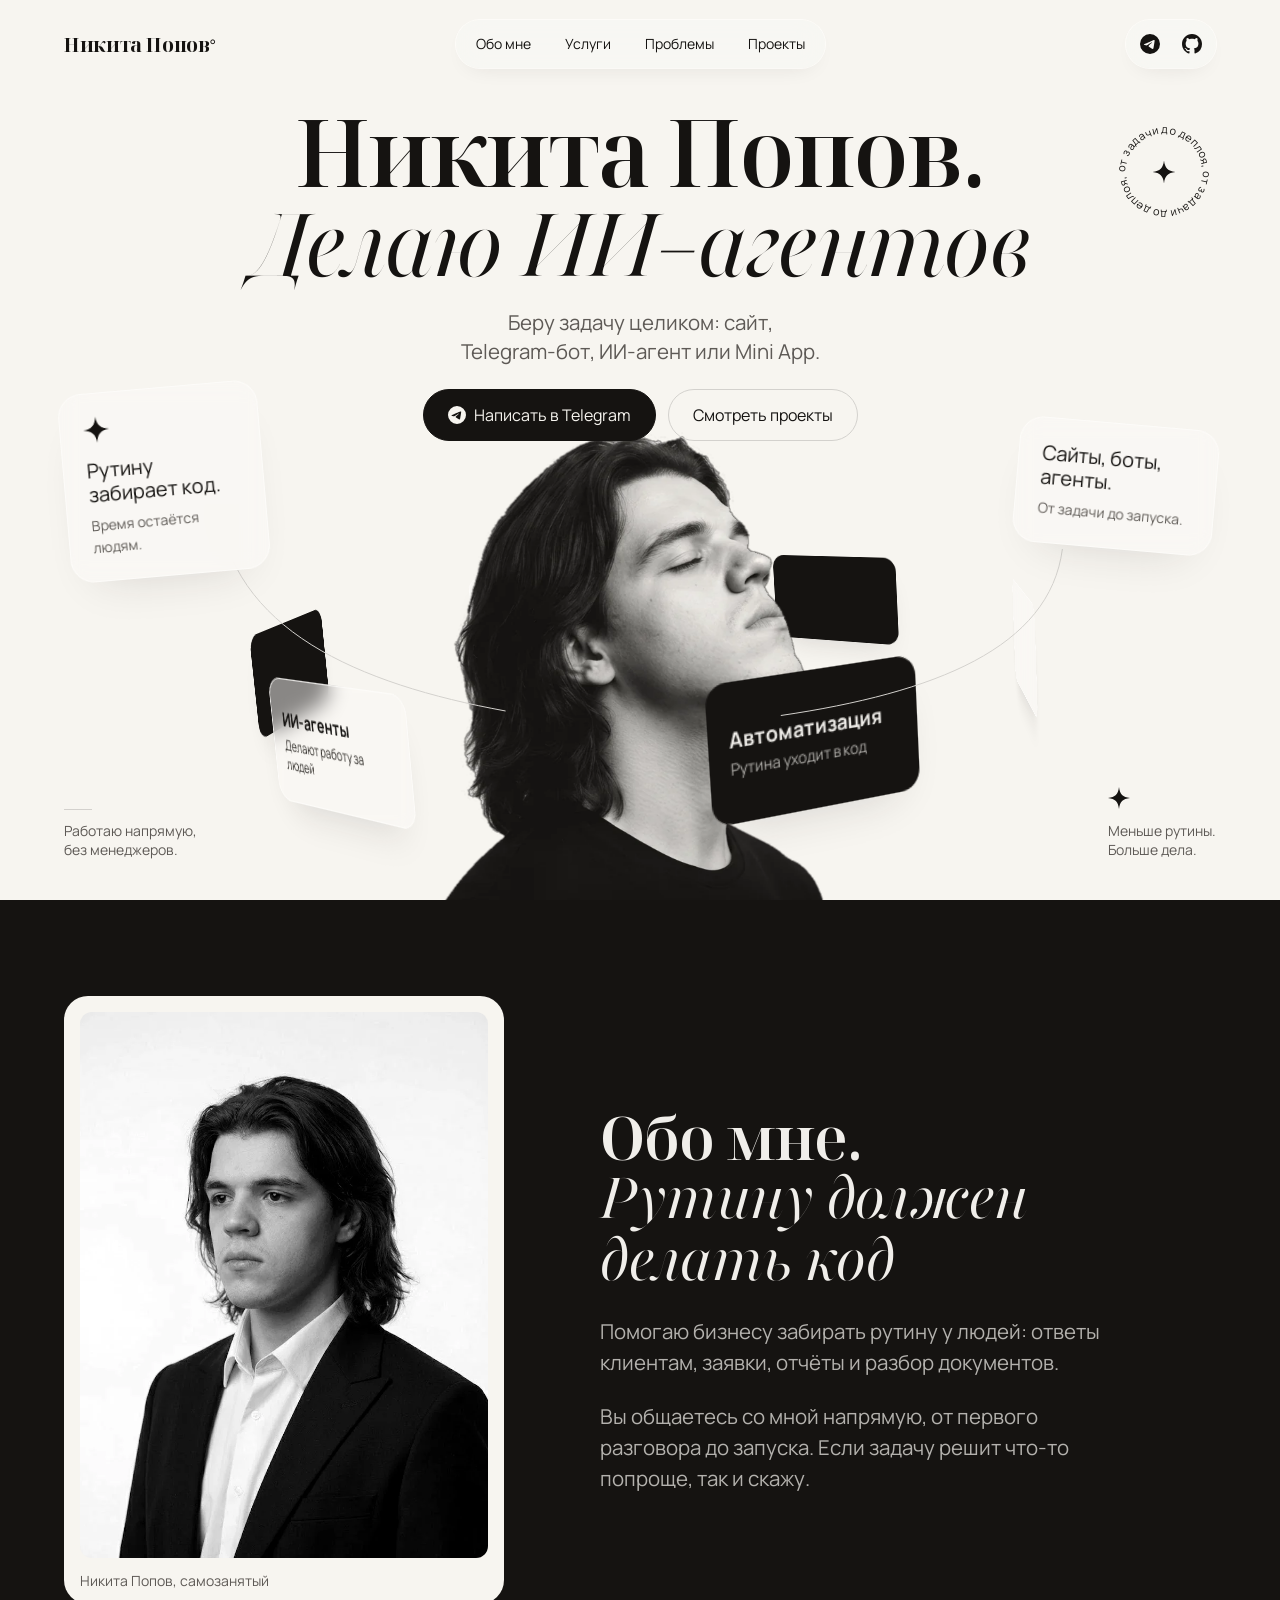
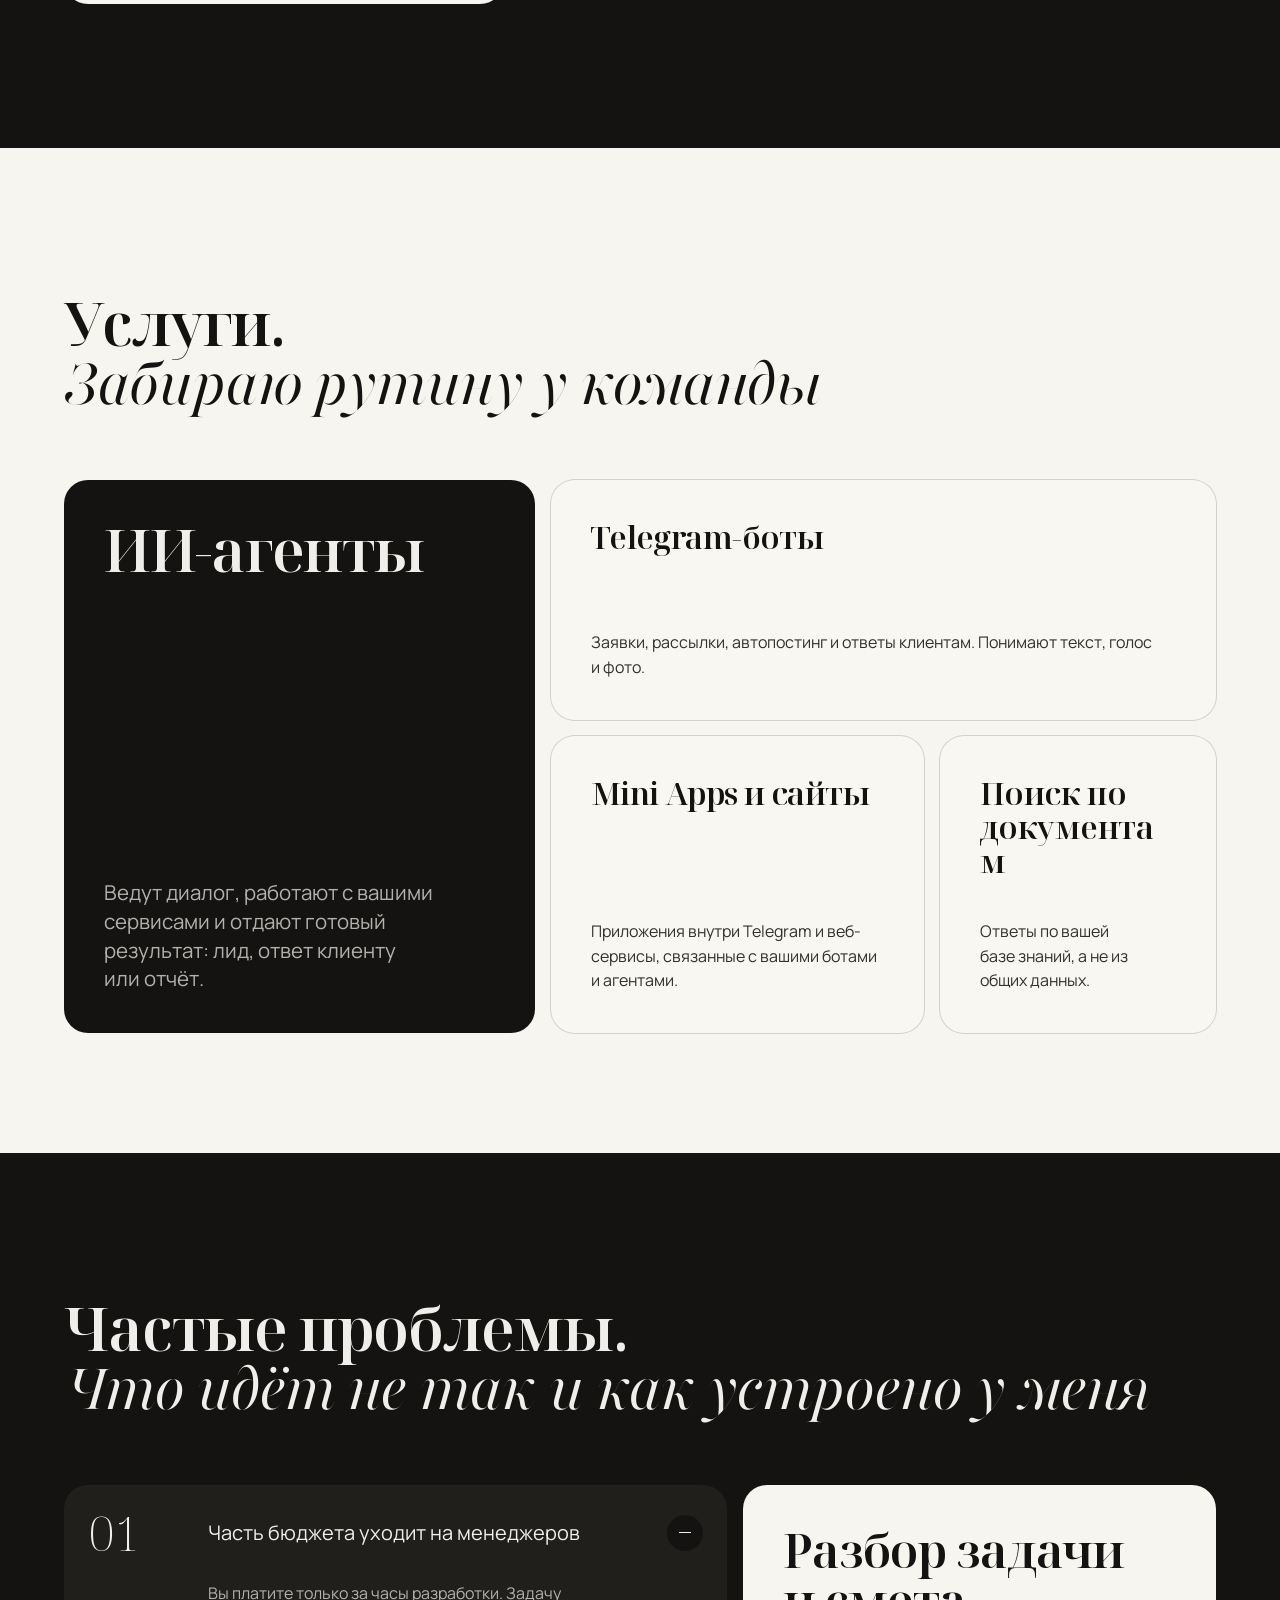
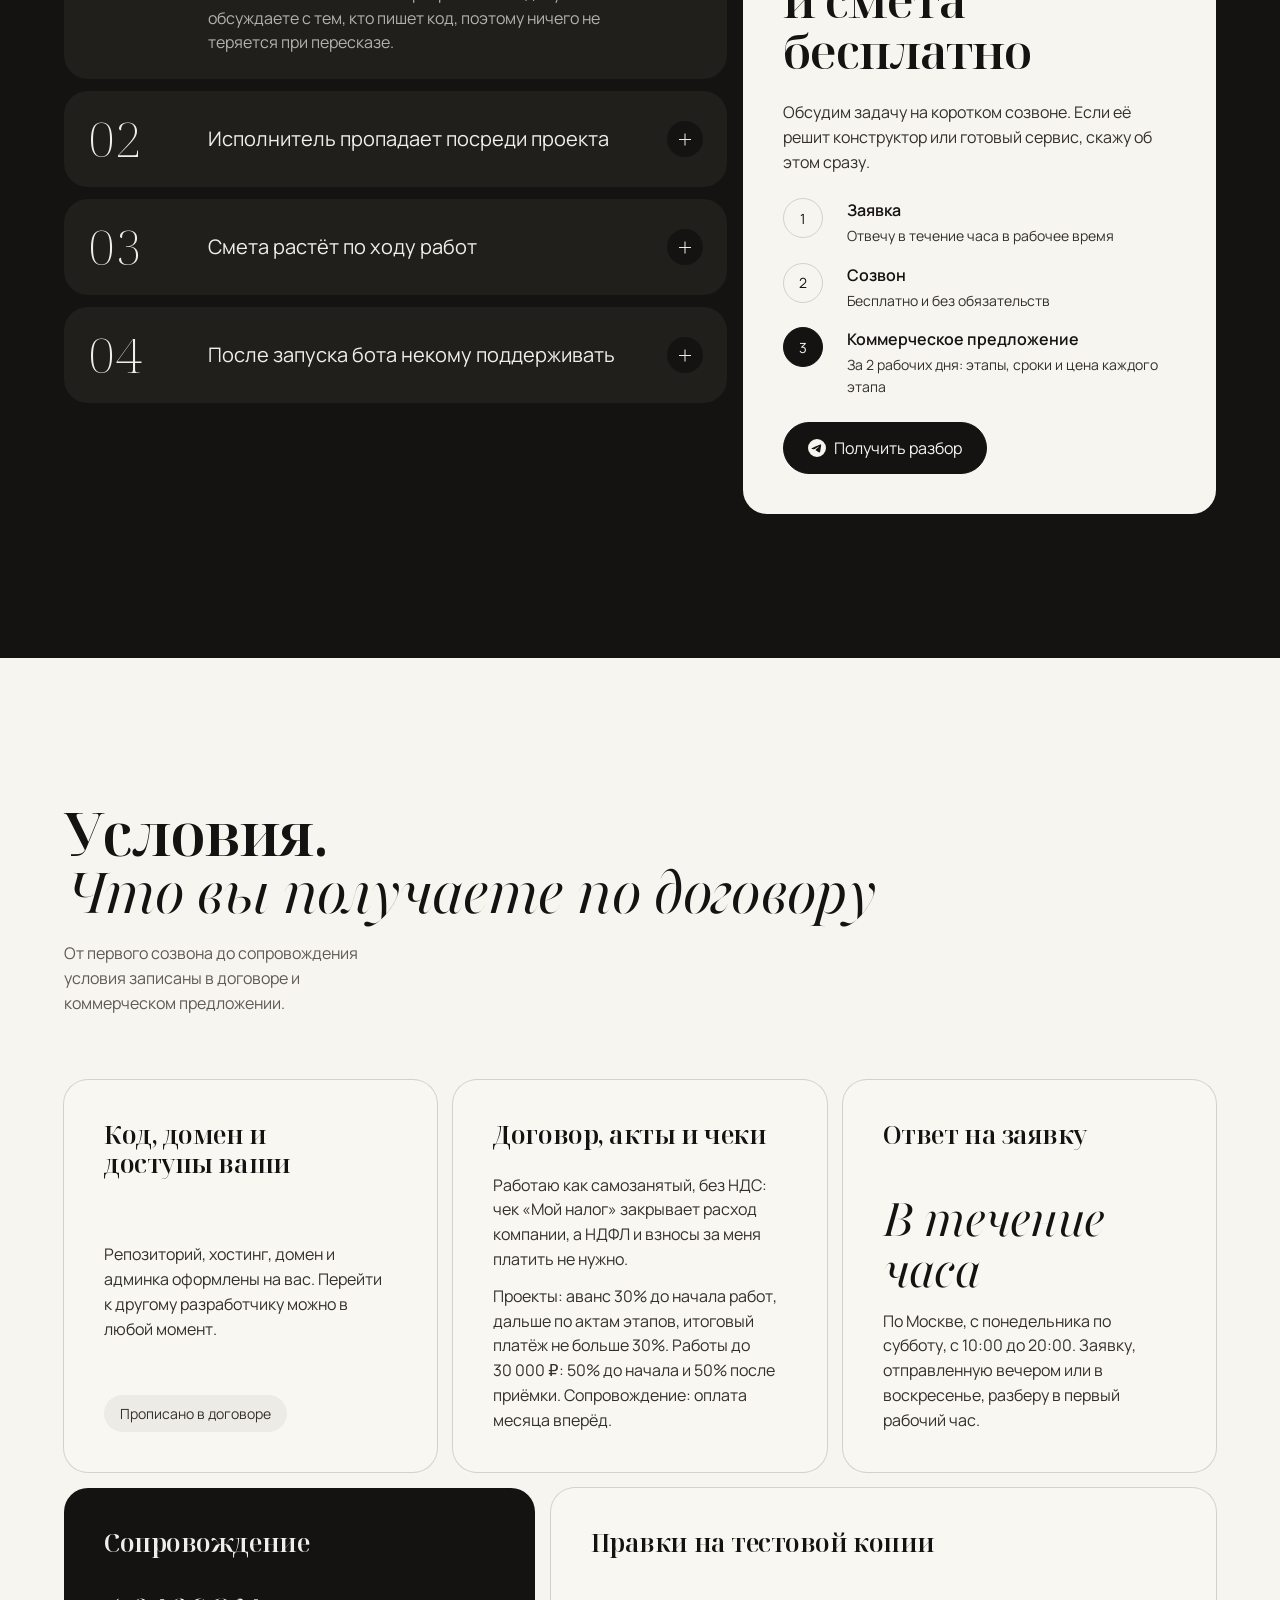
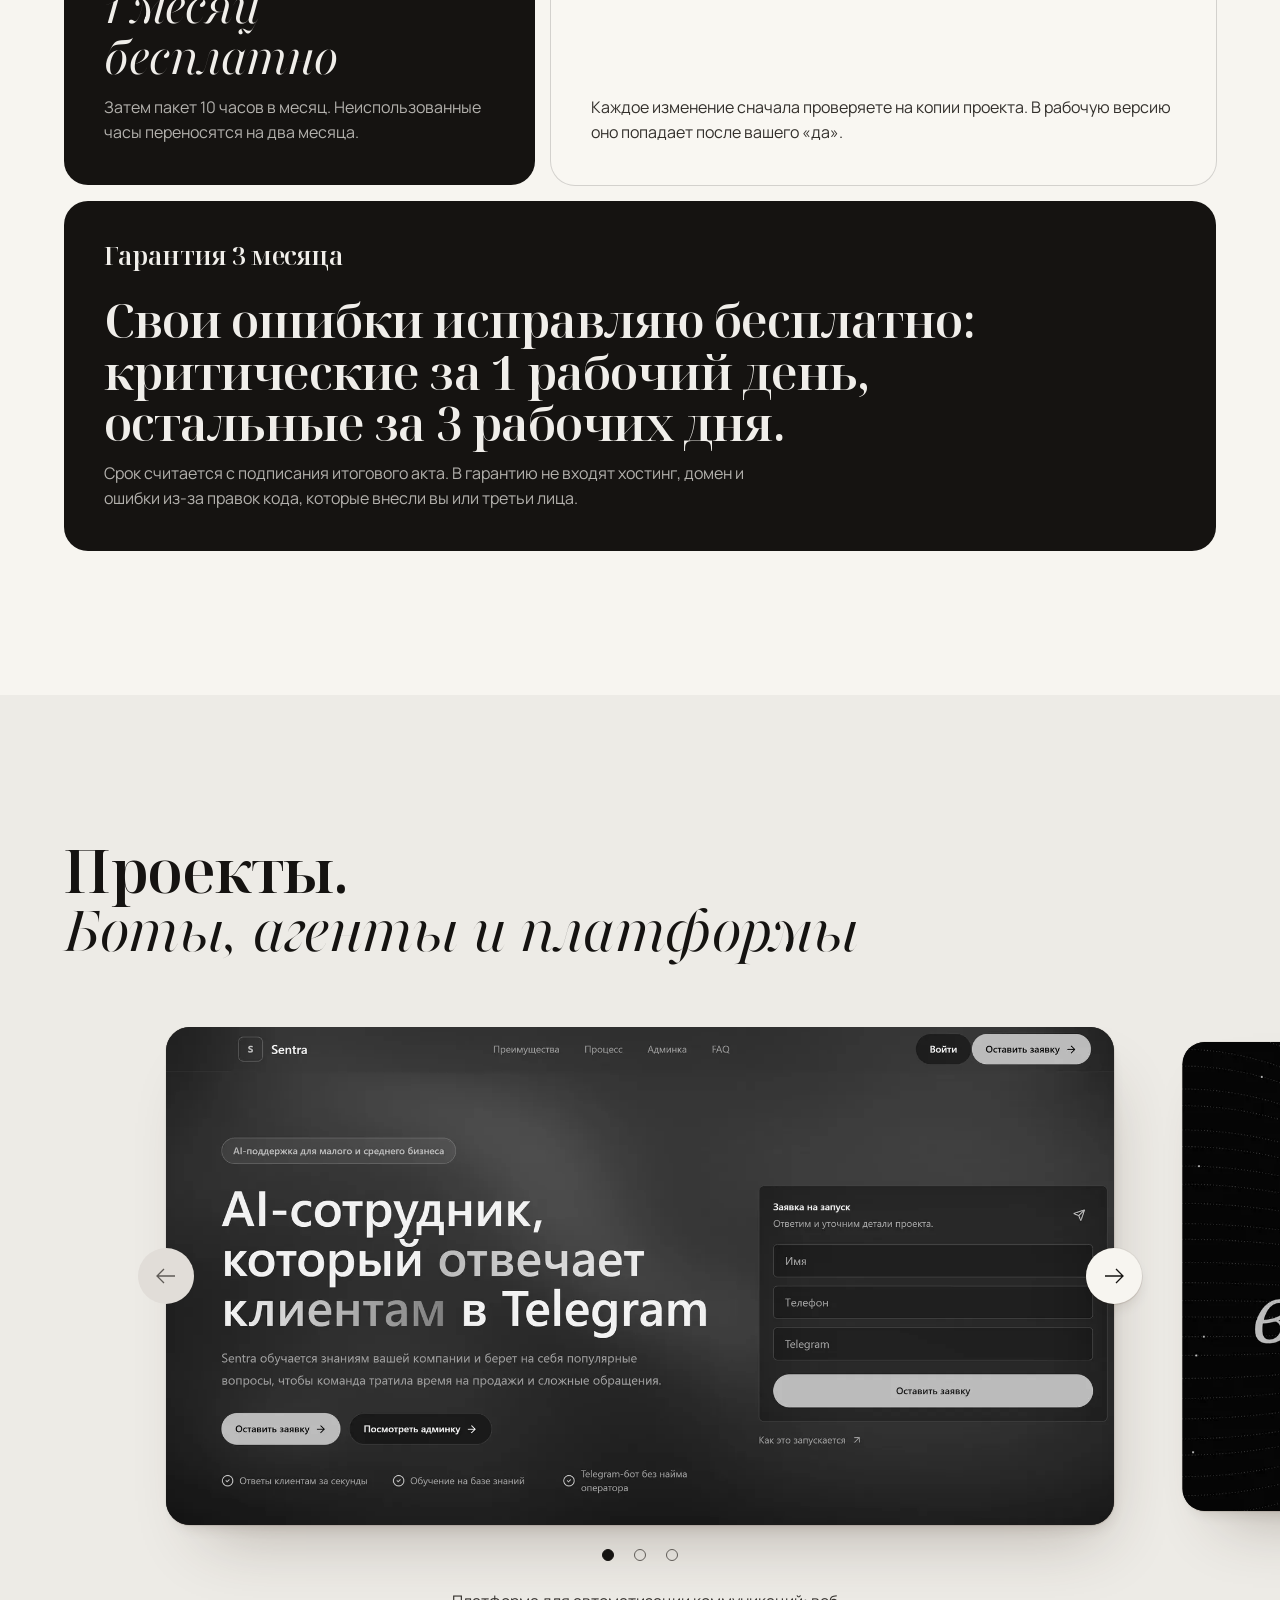
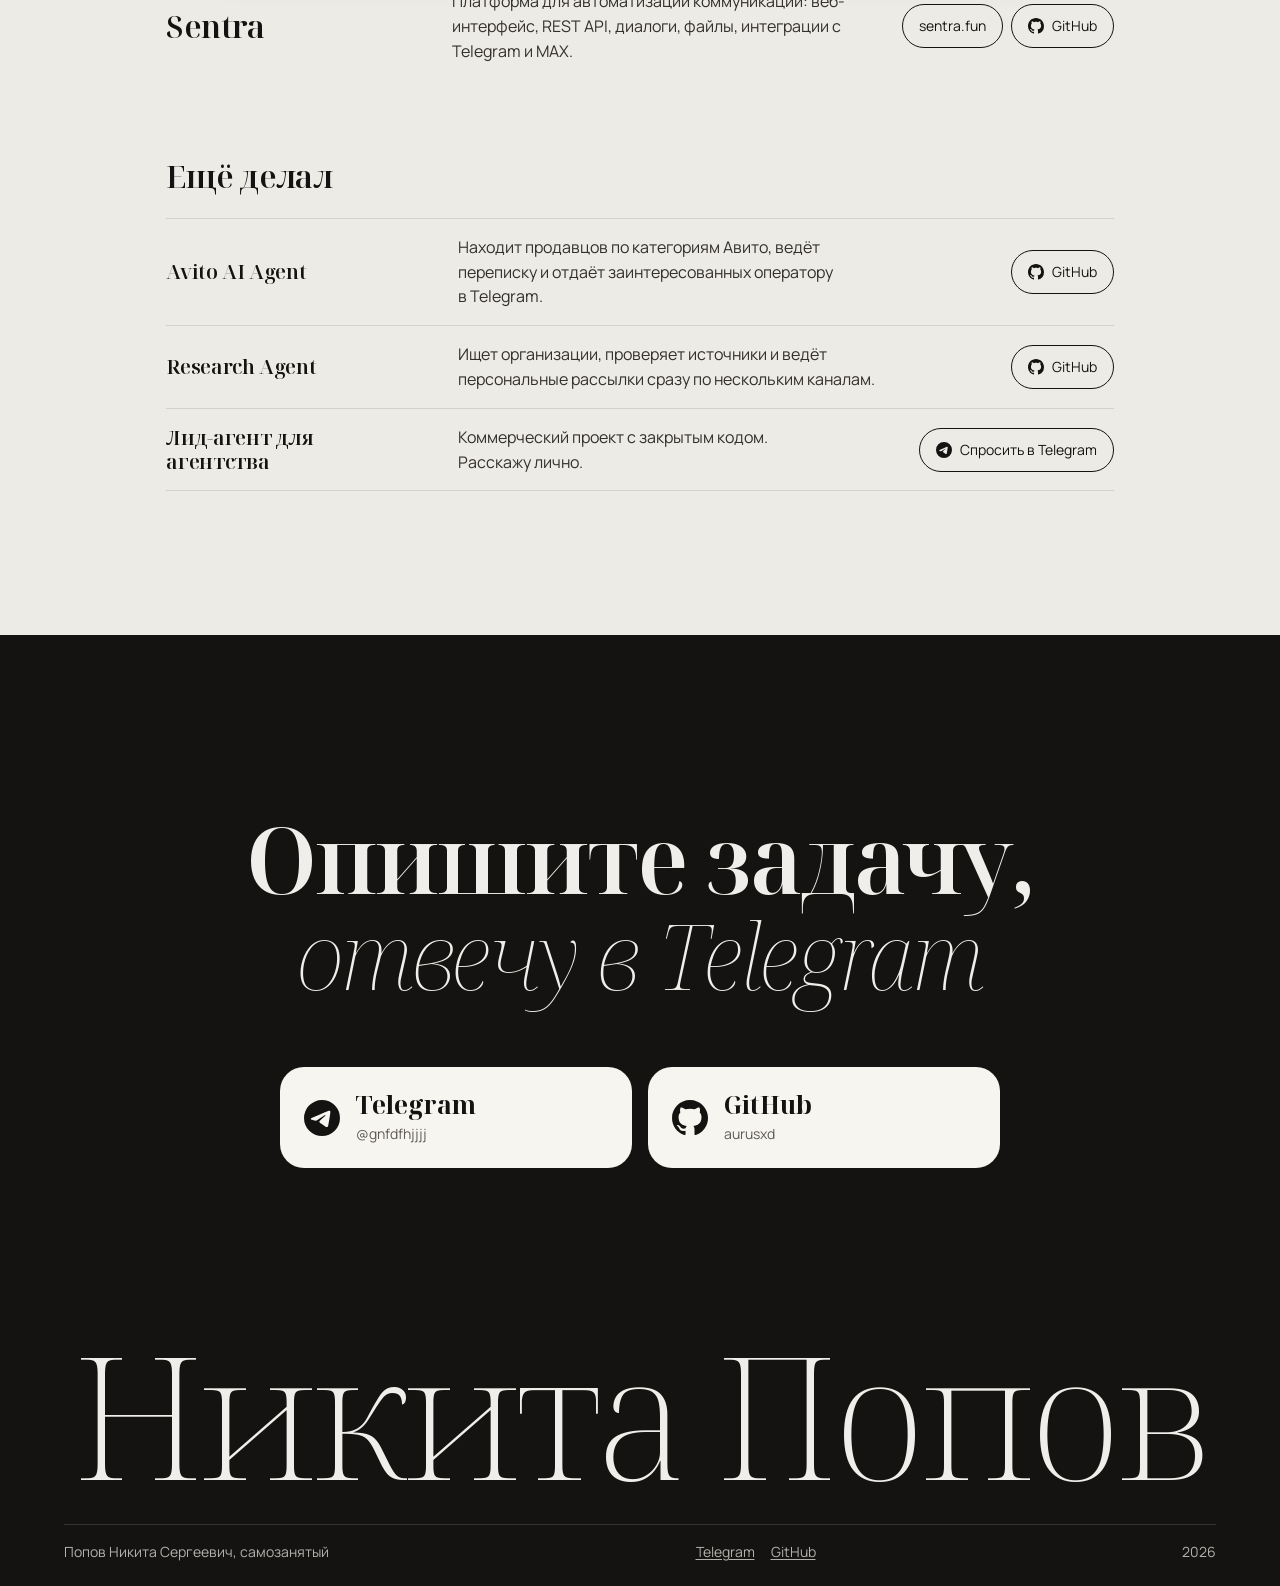
==== commit df47bc74: "Первый экран появляется поэтапно при загрузке Заголовок поднимается строками из-под маски, следом по" ====
--- a/github-upload/index.html
+++ b/github-upload/index.html
@@ -33,7 +33,16 @@
 <link rel="preload" href="assets/fonts/manrope-cyrillic.woff2" as="font" type="font/woff2" crossorigin>
 <link rel="preload" as="image" href="assets/portrait.webp" imagesrcset="assets/portrait-440.webp 440w, assets/portrait.webp 720w" imagesizes="(min-width: 48rem) 560px, 100vw" fetchpriority="high">
 <link rel="stylesheet" href="styles.css">
-<script>document.documentElement.classList.add('js');</script>
+<script>
+/* Поэтапное появление первого экрана. При reduced motion и без скриптов всё видно сразу. */
+(function (c) {
+  c.add('js');
+  try { if (matchMedia('(prefers-reduced-motion: reduce)').matches) return; } catch (e) {}
+  c.add('intro');
+  /* Если main.js не загрузился, первый экран всё равно появится. */
+  window.__introSafety = setTimeout(function () { c.remove('intro', 'intro-go'); }, 4000);
+})(document.documentElement.classList);
+</script>
 
 <script type="application/ld+json">
 {
--- a/github-upload/styles.css
+++ b/github-upload/styles.css
@@ -81,8 +81,9 @@
 @media (prefers-reduced-motion: reduce) { .btn, .nav__widget a { transition: background-color var(--dur-short) linear; } }
 
 .stage { position: absolute; inset: auto 0 0; height: var(--stage-h); perspective: 1300px; perspective-origin: 50% 30%; pointer-events: none; }
-.scene { position: absolute; inset: 0; transform-style: preserve-3d; }
-.portrait { position: absolute; left: 50%; bottom: 0; height: 100%; width: auto; max-width: none; transform: translateX(-52%); }
+.scene { position: absolute; inset: 0; transform-style: preserve-3d; transform-origin: 50% 100%; }
+/* Портрет уходит под край первого экрана: наклон сцены за мышью не открывает полосу фона под плечами. */
+.portrait { --sink: 24px; position: absolute; left: 50%; bottom: calc(var(--sink) * -1); height: calc(100% + var(--sink)); width: auto; max-width: none; transform: translateX(-52%); }
 .ring { --r: clamp(300px, 29vw, 430px); position: absolute; left: 50%; top: 50%; width: 0; height: 0; margin: 0; padding: 0; list-style: none; transform-style: preserve-3d; transform: rotateZ(-4deg) rotateX(-7deg) rotateY(-32deg); }
 .ring li { --w: 172px; --h: 104px; position: absolute; left: calc(var(--w) / -2); top: calc(var(--h) / -2); width: var(--w); height: var(--h); transform-style: preserve-3d; transform: rotateY(calc(var(--i) * 60deg)) translateZ(var(--r)); }
 .tile { position: absolute; inset: 0; border-radius: 16px; background: var(--glass); -webkit-backdrop-filter: blur(10px) saturate(1.1); backdrop-filter: blur(10px) saturate(1.1); box-shadow: inset 0 0 0 1px var(--glass-edge), 0 18px 36px -18px var(--glass-shade); }
@@ -251,6 +252,26 @@
   .side, .seal { animation: none; }
 }
 
+/* Появление первого экрана. Конечные значения совпадают с обычными, поэтому снятие классов ничего не сдвигает. */
+.intro .nav { opacity: 0; translate: 0 -14px; }
+.intro .hero__title > span { translate: 0 100%; clip-path: inset(-0.3em -0.2em 100% -0.2em); }
+.intro .hero__lede, .intro .hero__actions, .intro .note { opacity: 0; translate: 0 20px; }
+.intro .stage { opacity: 0; translate: 0 9%; scale: 0.94; transform-origin: 50% 100%; }
+.intro .side, .intro .seal { opacity: 0; scale: 0.86; }
+.intro .lines { opacity: 0; }
+
+.intro-go .nav, .intro-go .hero__lede, .intro-go .hero__actions, .intro-go .note, .intro-go .stage, .intro-go .side, .intro-go .seal, .intro-go .lines { opacity: 1; translate: 0 0; scale: 1; }
+.intro-go .hero__title > span { translate: 0 0; clip-path: inset(-0.3em -0.2em -0.4em -0.2em); transition: translate 1200ms var(--ease-out), clip-path 1200ms var(--ease-out); }
+.intro-go .hero__title > .ital { transition-delay: 120ms; }
+.intro-go .stage { transition: opacity 1000ms var(--ease-out) 120ms, translate 1600ms var(--ease-out) 120ms, scale 1600ms var(--ease-out) 120ms; }
+.intro-go .hero__lede { transition: opacity 900ms var(--ease-out) 380ms, translate 1000ms var(--ease-out) 380ms; }
+.intro-go .hero__actions { transition: opacity 900ms var(--ease-out) 480ms, translate 1000ms var(--ease-out) 480ms; }
+.intro-go .nav { transition: opacity 900ms var(--ease-out) 560ms, translate 1000ms var(--ease-out) 560ms; }
+.intro-go .side { transition: opacity 900ms var(--ease-out) 700ms, scale 1200ms var(--ease-out) 700ms; }
+.intro-go .side--right { transition-delay: 800ms; }
+.intro-go .seal { transition: opacity 900ms var(--ease-out) 820ms, scale 1200ms var(--ease-out) 820ms; }
+.intro-go .lines, .intro-go .note { transition: opacity 1000ms var(--ease-out) 900ms, translate 1000ms var(--ease-out) 900ms; }
+
 /* Адаптив */
 @media (max-width: 75rem) {
   .side, .lines, .seal, .note { display: none; }
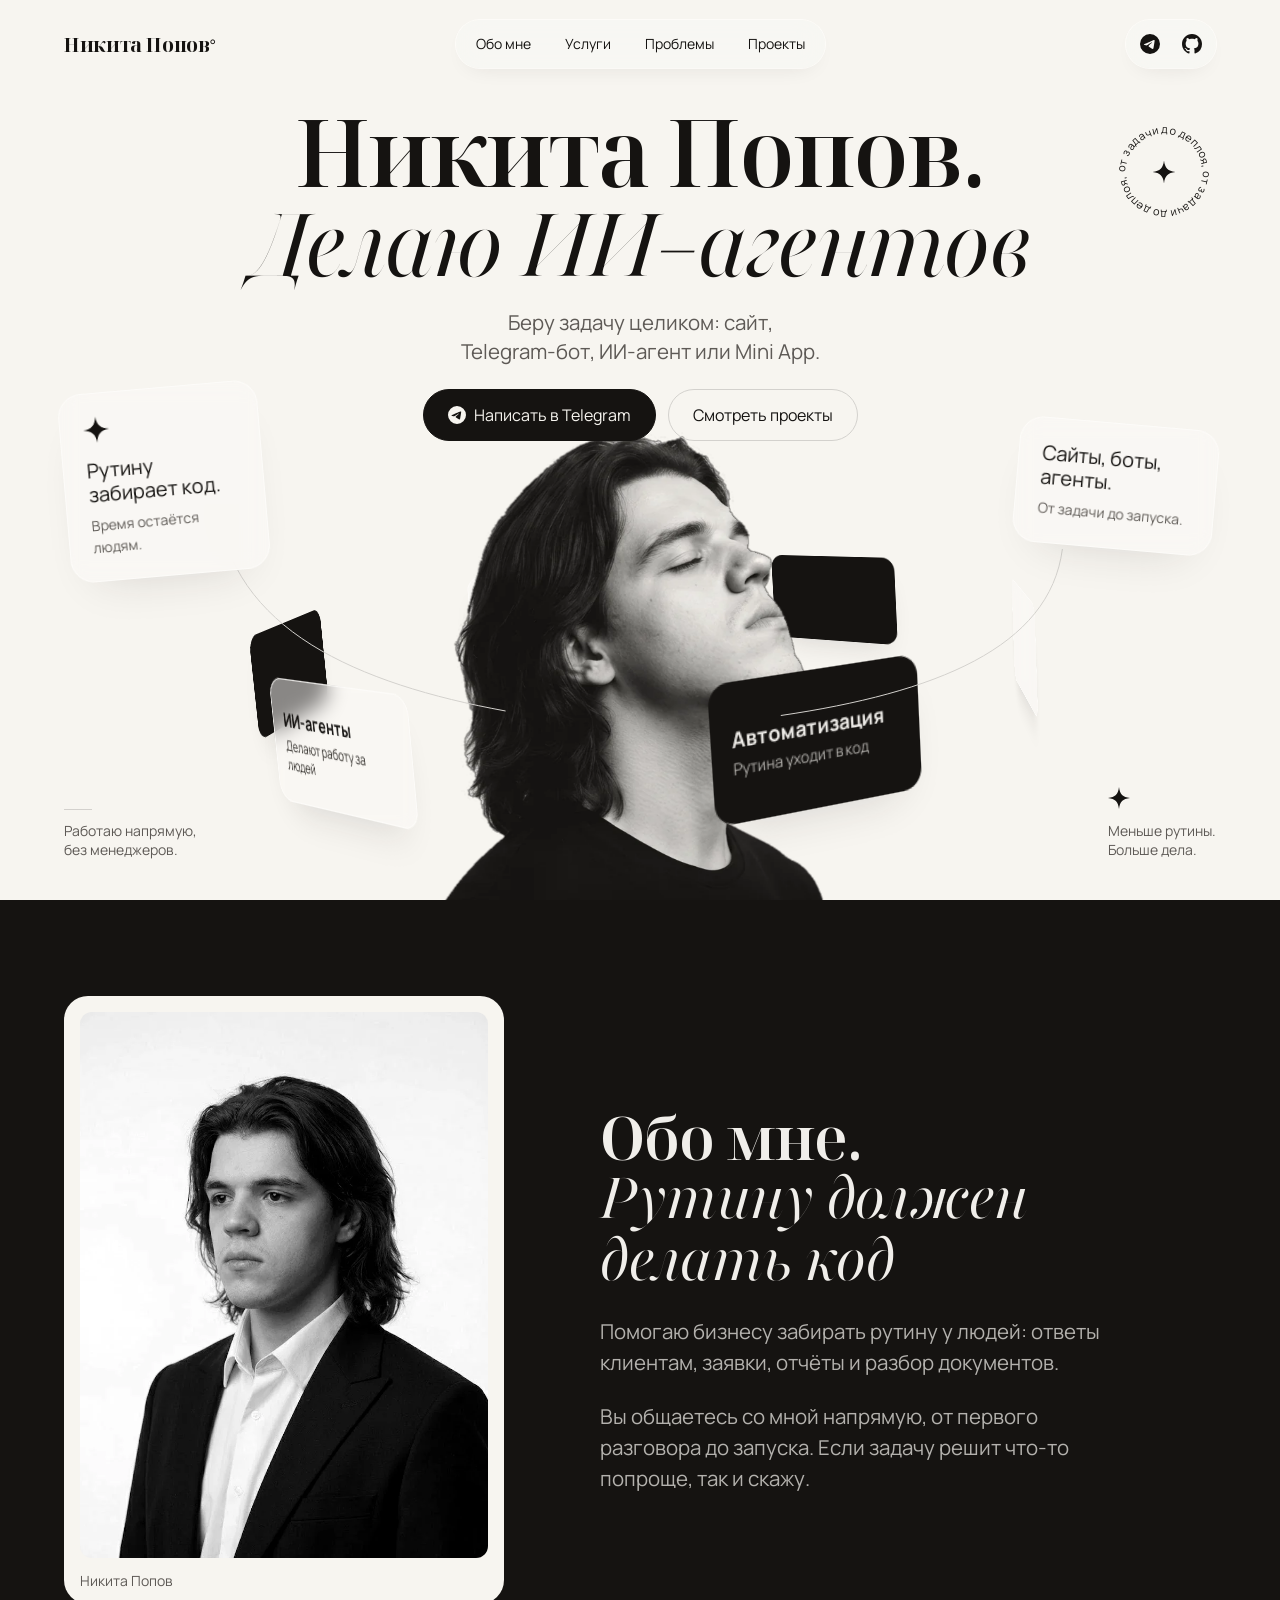
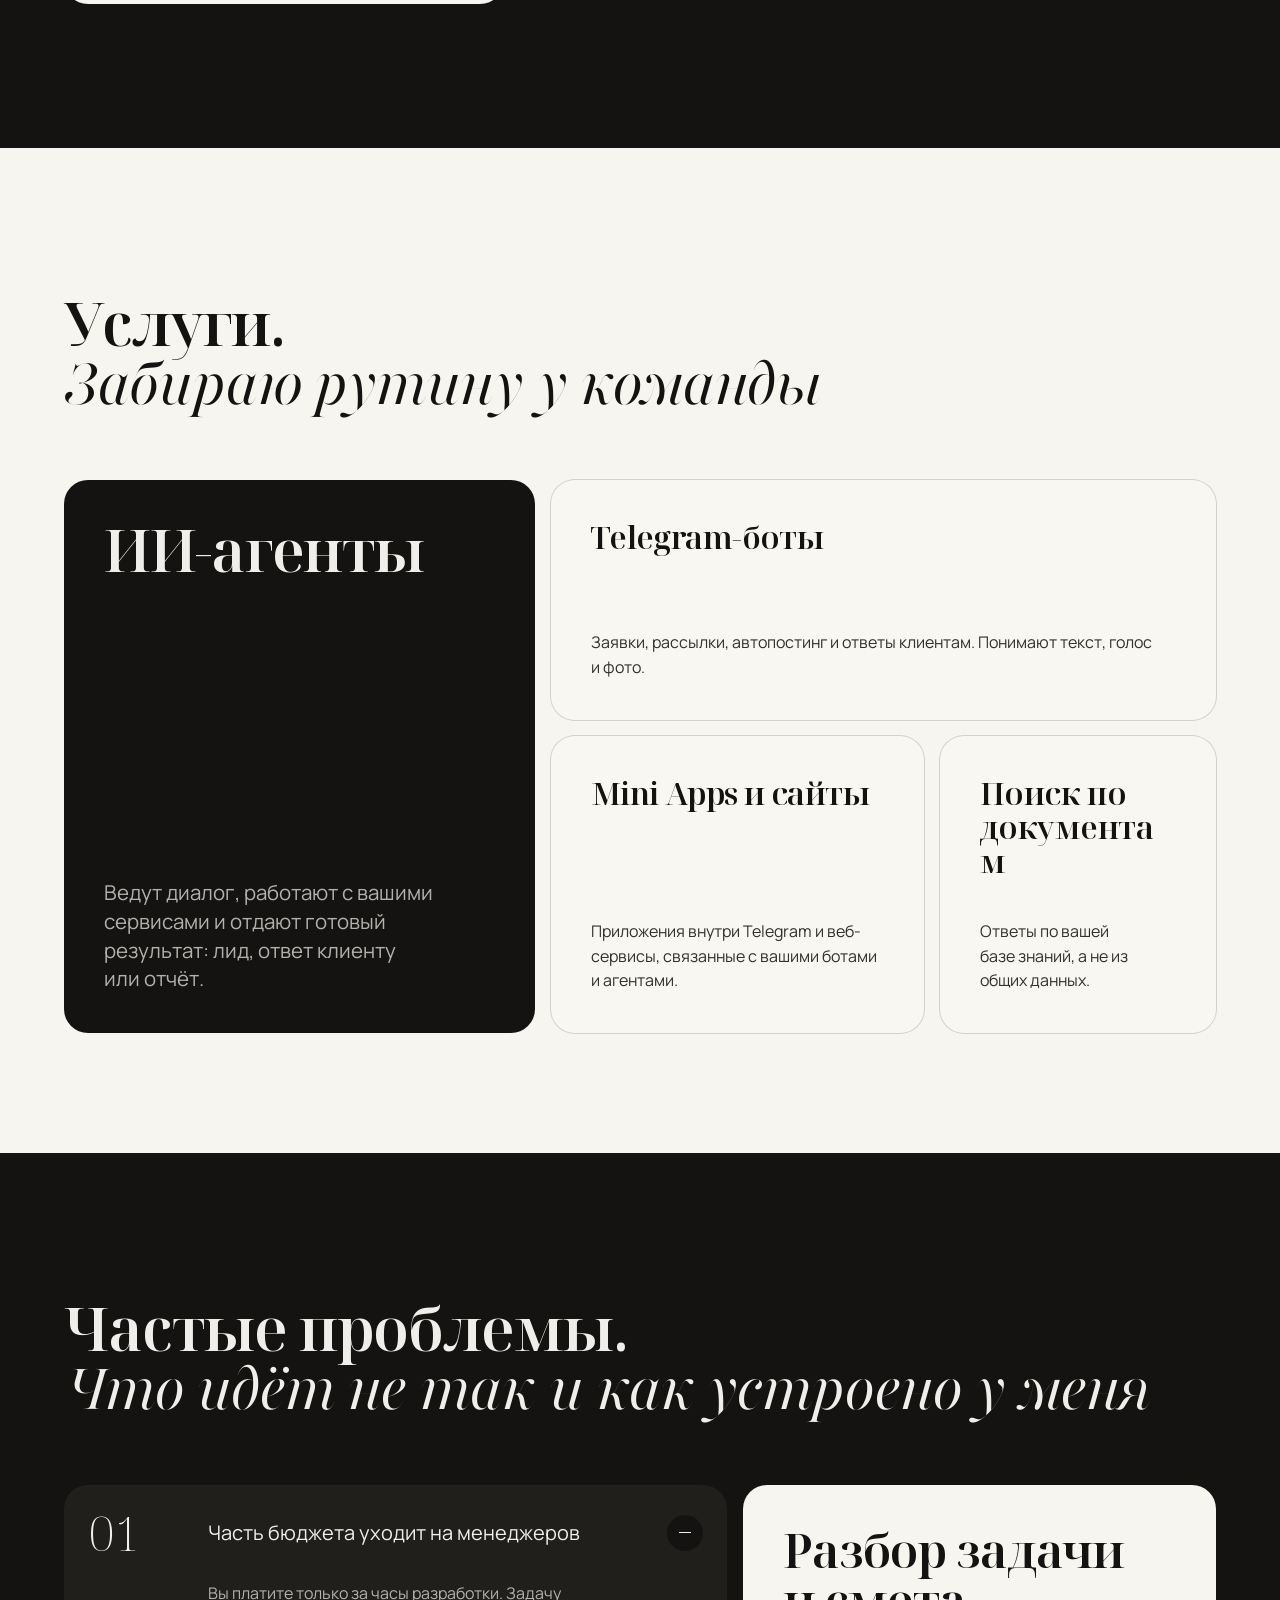
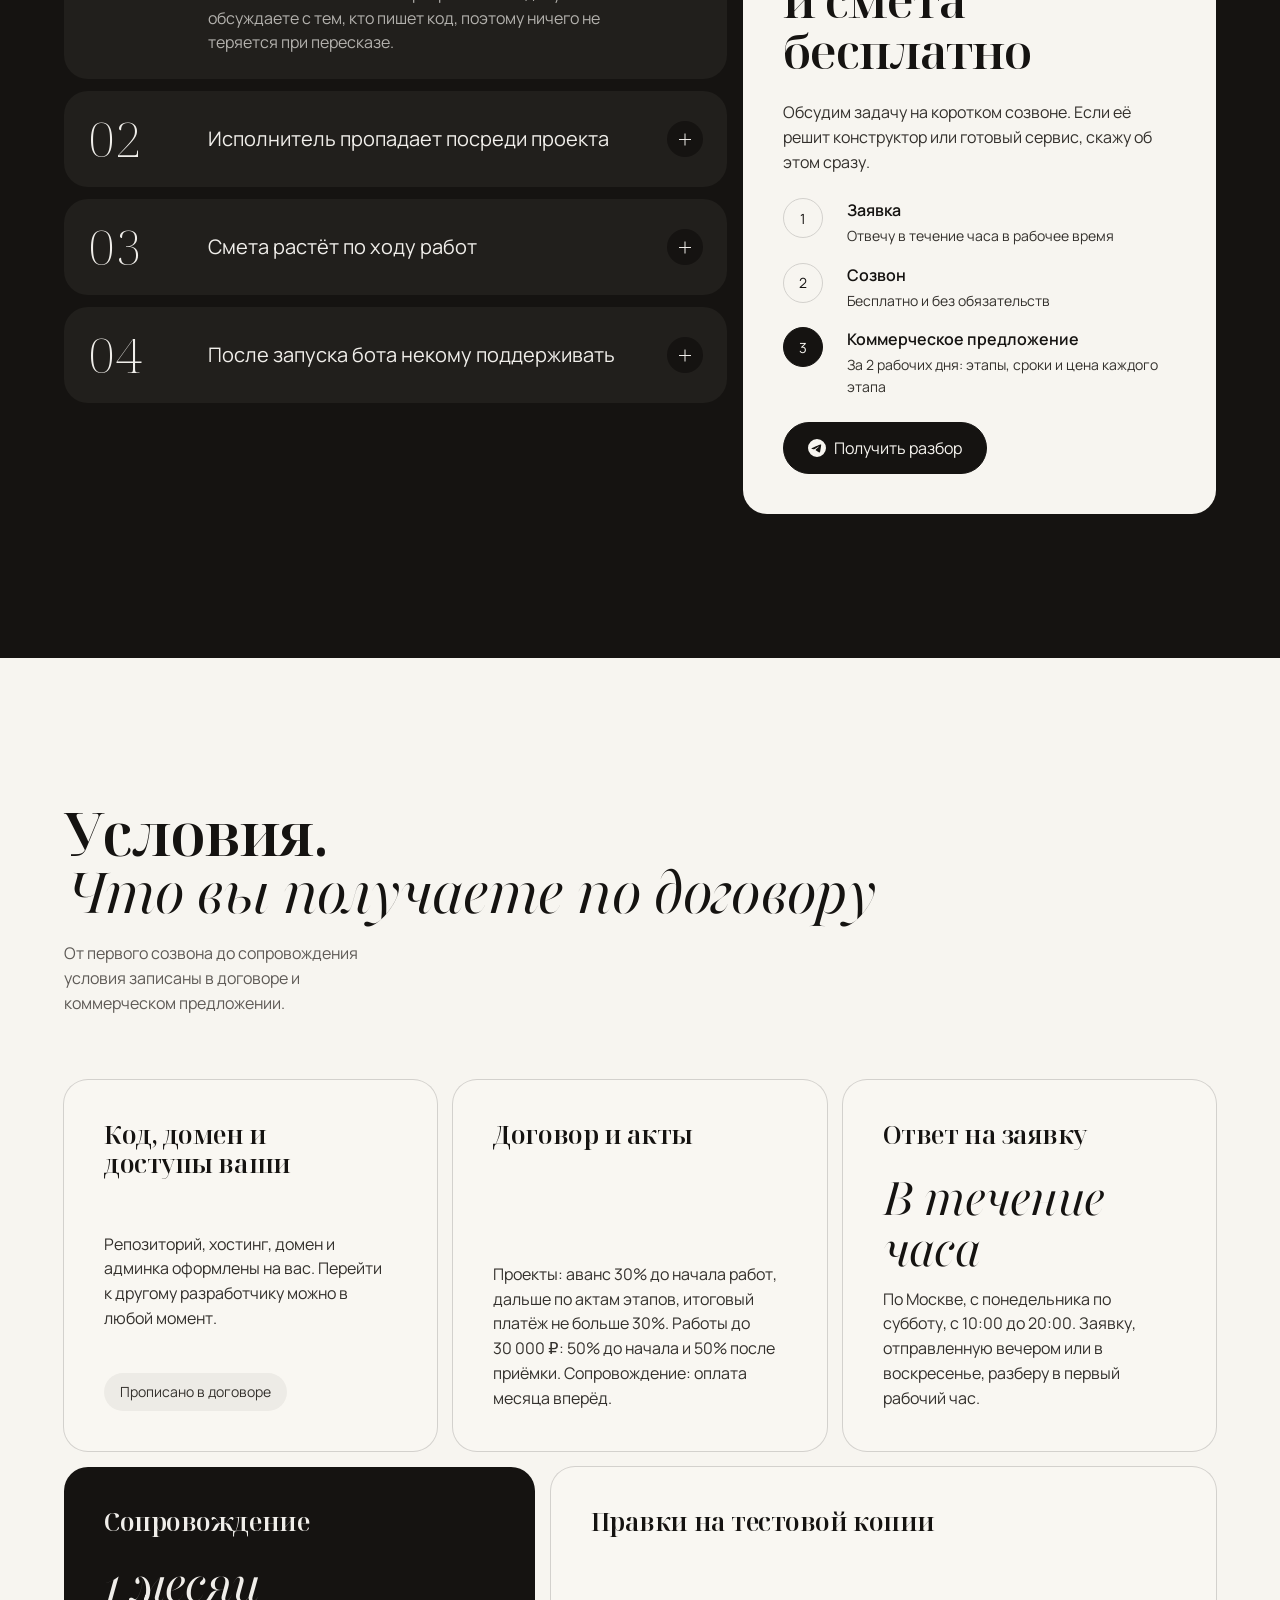
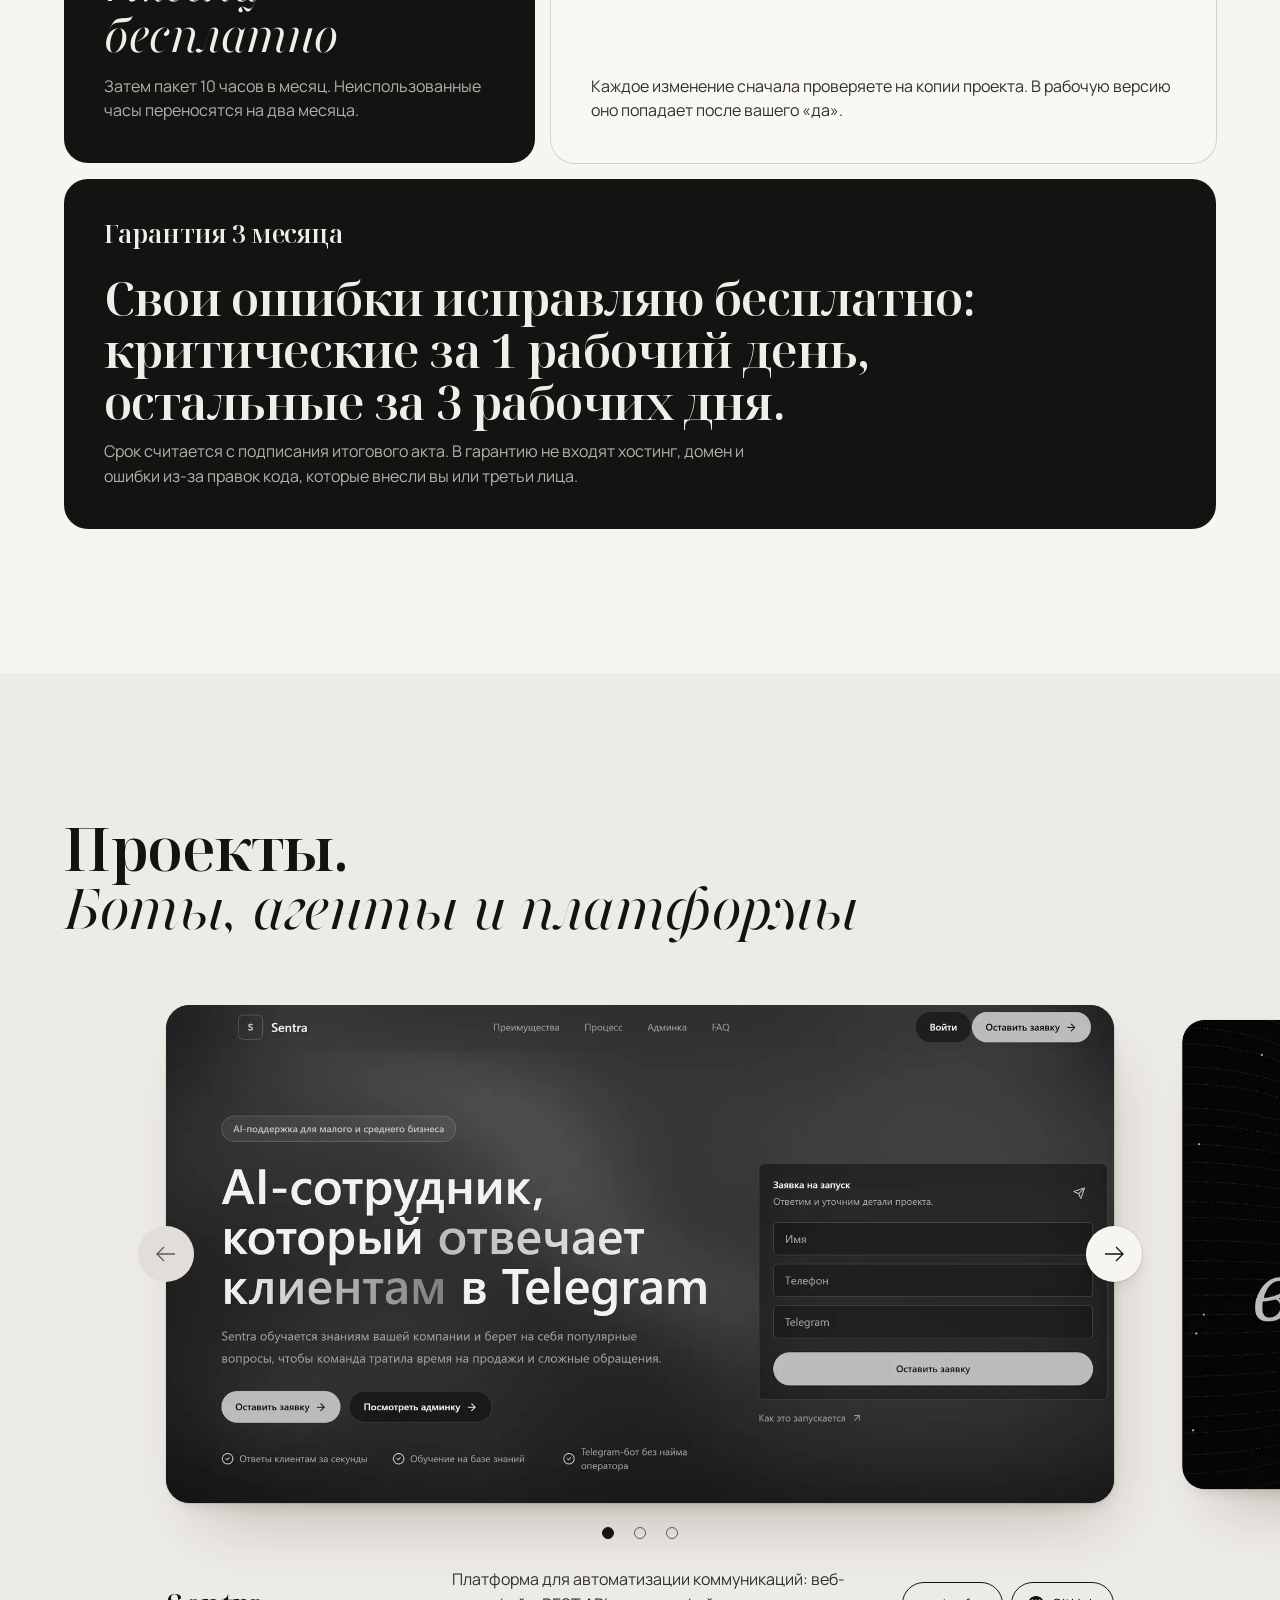
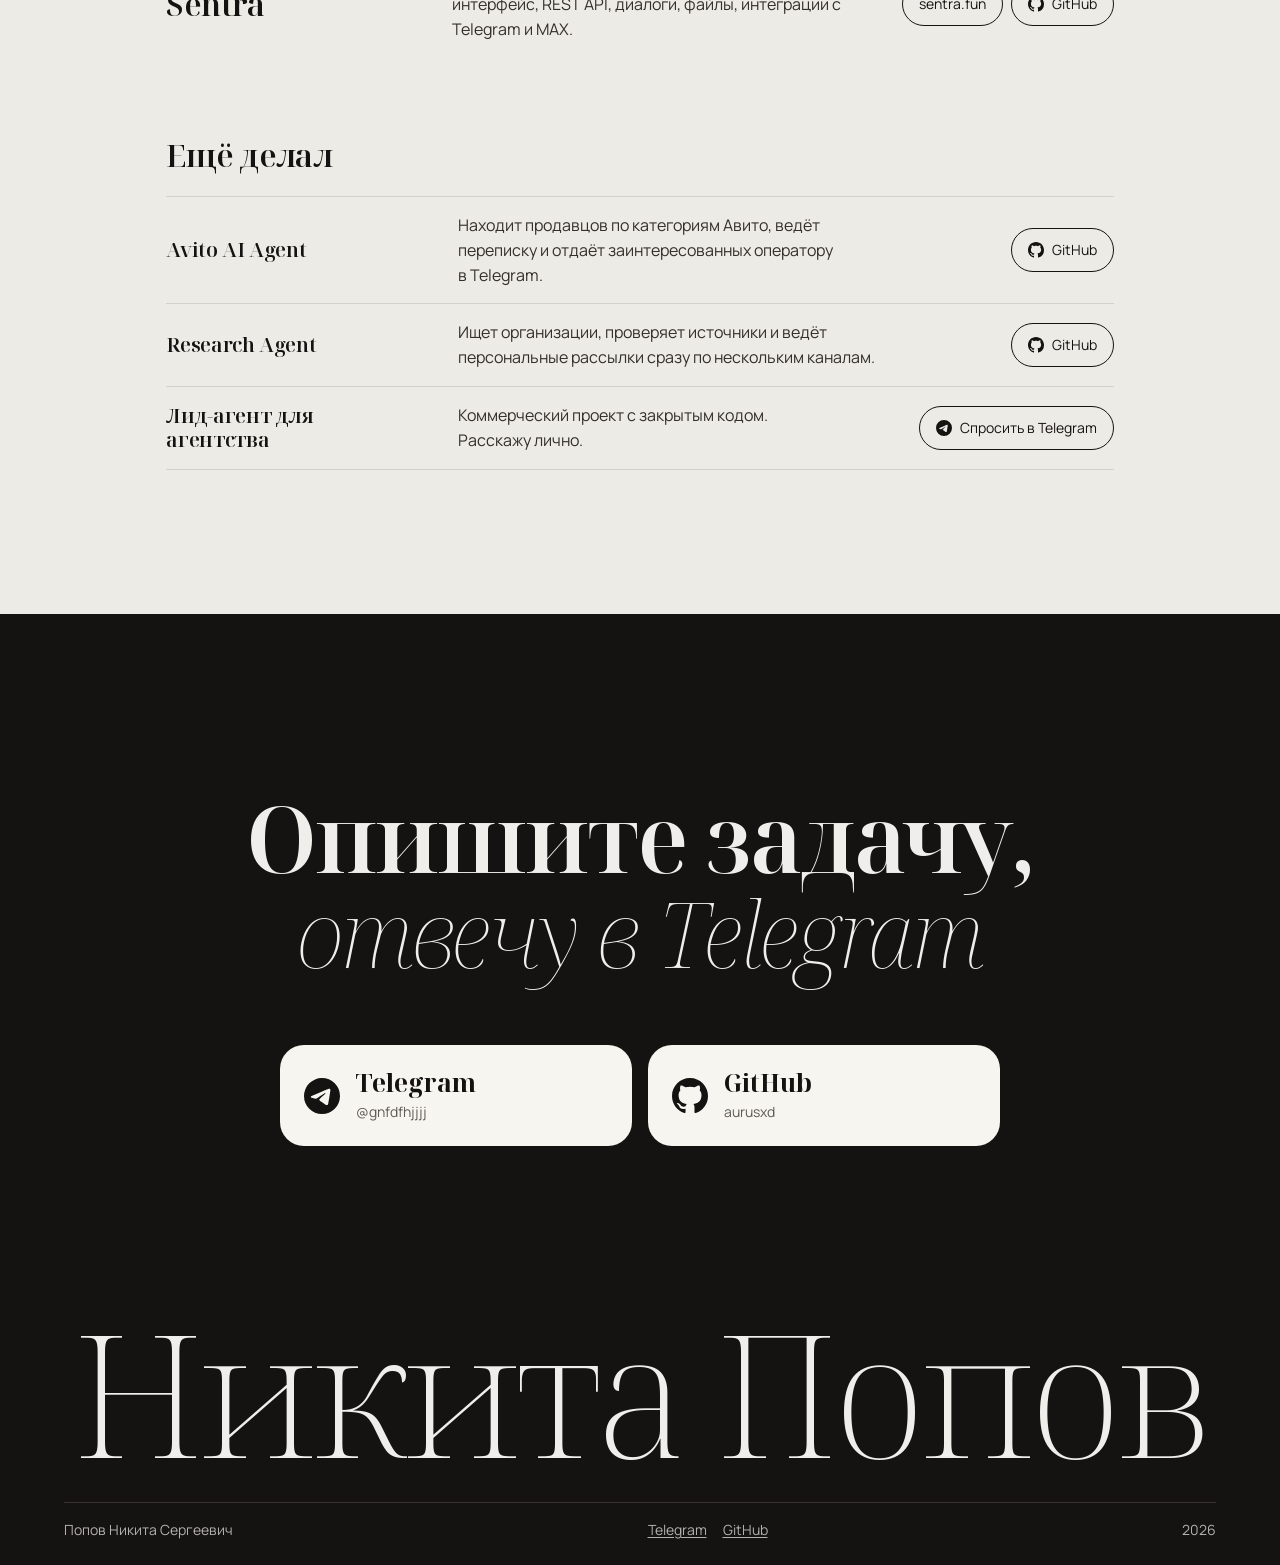
==== commit be329111: "На сайте больше нет упоминаний самозанятости Co-Authored-By: Claude Opus 5.5 <noreply@anthropic.com>" ====
--- a/github-upload/index.html
+++ b/github-upload/index.html
@@ -176,7 +176,7 @@
     <div class="container about__grid">
       <figure class="print" data-reveal>
         <img src="assets/nikita.webp" width="765" height="1024" loading="lazy" decoding="async" alt="Никита Попов в чёрном пиджаке и белой рубашке, студийный портрет">
-        <figcaption>Никита Попов, самозанятый</figcaption>
+        <figcaption>Никита Попов</figcaption>
       </figure>
       <div class="about__body">
         <h2 class="head" id="about-title"><span class="semi">Обо мне.</span> <span class="ital">Рутину должен делать код</span></h2>
@@ -224,7 +224,7 @@
           <li data-reveal>
             <details name="problems">
               <summary><span class="faq__num" aria-hidden="true">02</span><h3>Исполнитель пропадает посреди проекта</h3><span class="faq__mark" aria-hidden="true"></span></summary>
-              <p>Работаю по договору как самозанятый: аванс 30% до начала работ, дальше по актам этапов, итоговый платёж не больше 30%. Код, домен и доступы с первого дня оформлены на вас, поэтому проект можно продолжить с другим разработчиком.</p>
+              <p>Работаю по договору: аванс 30% до начала работ, дальше по актам этапов, итоговый платёж не больше 30%. Код, домен и доступы с первого дня оформлены на вас, поэтому проект можно продолжить с другим разработчиком.</p>
             </details>
           </li>
           <li data-reveal>
@@ -268,8 +268,7 @@
           <p class="term__tag">Прописано в договоре</p>
         </article>
         <article class="term" data-reveal>
-          <h3>Договор, акты и чеки</h3>
-          <p>Работаю как самозанятый, без НДС: чек «Мой налог» закрывает расход компании, а НДФЛ и взносы за меня платить не нужно.</p>
+          <h3>Договор и акты</h3>
           <p>Проекты: аванс 30% до начала работ, дальше по актам этапов, итоговый платёж не больше 30%. Работы до 30&nbsp;000&nbsp;₽: 50% до начала и 50% после приёмки. Сопровождение: оплата месяца вперёд.</p>
         </article>
         <article class="term" data-reveal>
@@ -389,7 +388,7 @@
   <div class="container">
     <p class="footer__name" aria-hidden="true">Никита Попов</p>
     <div class="footer__row">
-      <p>Попов Никита Сергеевич, самозанятый</p>
+      <p>Попов Никита Сергеевич</p>
       <p class="footer__links"><a href="https://t.me/gnfdfhjjjj" target="_blank" rel="noopener">Telegram</a> <a href="https://github.com/aurusxd" target="_blank" rel="noopener">GitHub</a></p>
       <p>2026</p>
     </div>
